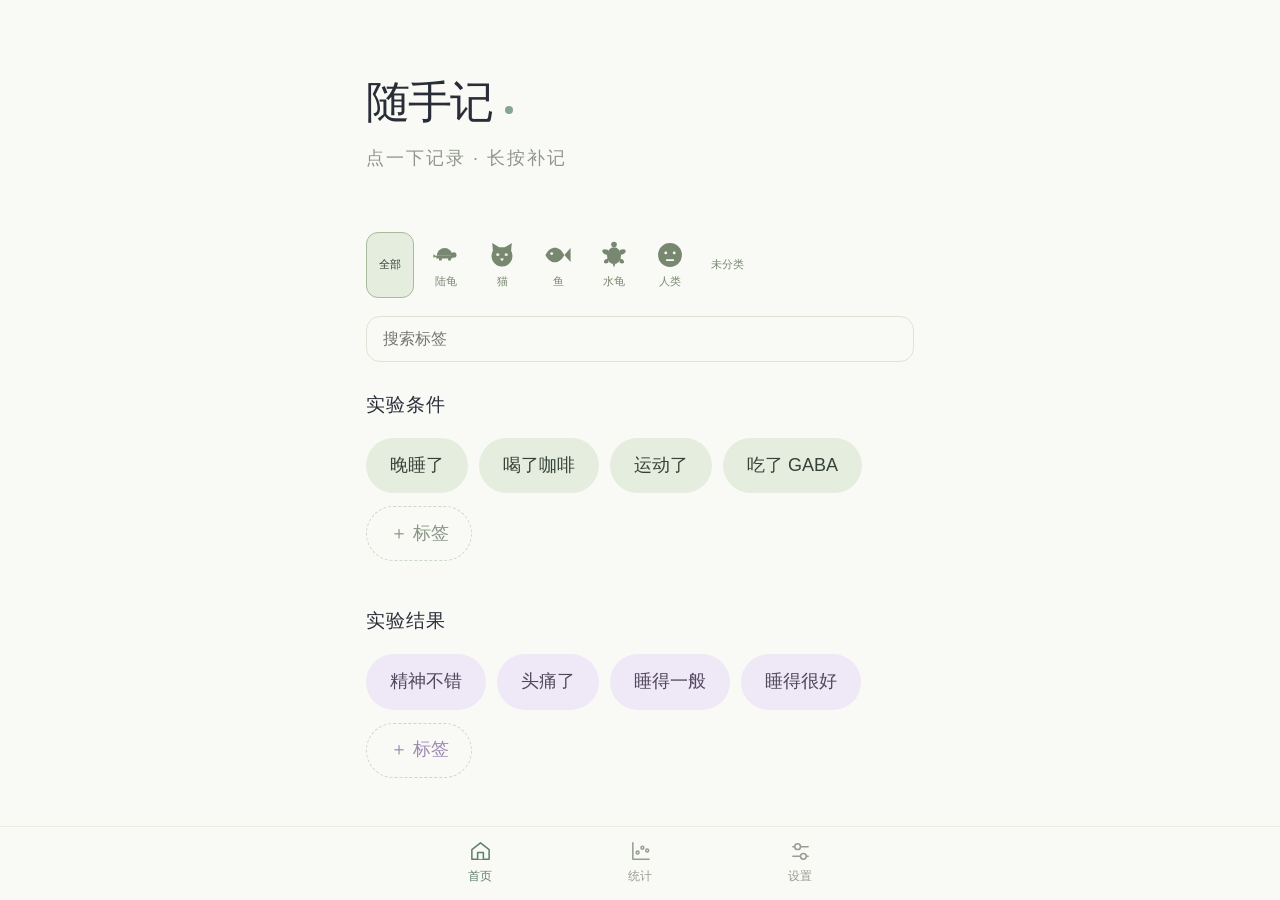
==== index.html @ 05f76080 "Document current project and outstanding checks; release v36" ====
<!doctype html>
<html lang="zh-CN">
<head>
  <meta charset="UTF-8">
  <meta name="viewport" content="width=device-width, initial-scale=1, viewport-fit=cover">
  <meta name="theme-color" content="#f9faf6">
  <meta name="description" content="点一下，记一次。只保存在本机的实验记录。">
  <link rel="manifest" href="./manifest.webmanifest">
  <link rel="icon" href="./icon.svg" type="image/svg+xml">
  <link rel="apple-touch-icon" href="./icon-192.png">
  <link rel="stylesheet" href="./style.css?v=36">
  <title>随手记</title>
</head>
<body>
  <main class="app">
    <aside id="demo-banner" class="demo-banner" hidden>模拟数据 · 9月1日—29日<a href="./">返回真实记录</a></aside>
    <div id="page-home" class="page">
    <header><h1>随手记<span class="title-dot" aria-hidden="true"></span></h1><p>点一下记录 · 长按补记</p></header>
    <div id="home-icons" class="icon-choices" role="group" aria-label="按图标筛选标签"></div>
    <input id="home-search" type="search" aria-label="搜索标签" placeholder="搜索标签" autocomplete="off">
    <section aria-labelledby="conditions-title"><h2 id="conditions-title">实验条件</h2><div id="conditions" class="tags" aria-busy="true"></div></section>
    <section aria-labelledby="results-title"><h2 id="results-title">实验结果</h2><div id="results" class="tags results" aria-busy="true"></div></section>
    </div>
    <div id="page-stats" class="page" hidden>
      <header><h1>统计</h1><p>把发生的事，放在一起看</p></header>
      <section><h2>实验条件 <small>可多选</small></h2><div id="filter-conditions" class="tags"></div></section>
      <section><h2>实验结果 <small>选一个，可取消</small></h2><div id="filter-results" class="tags results"></div></section>
      <section class="stats-settings"><h2>统计设置 <small>适用于下方所有图表</small></h2><div class="chart-heading"><label class="period-label">周期<select id="timeline-unit"><option value="day">每天</option><option value="week">每周</option><option value="month">每月</option></select></label><label class="period-label">月份<input type="month" id="chart-month" aria-label="统计月份"></label><button id="all-time" class="quiet-button" type="button" aria-pressed="false">全部</button></div><div class="offset-controls"><span>结果对照条件</span><select id="offset-direction" aria-label="对照方向"><option value="0">同一周期</option><option value="1">前</option><option value="-1">后</option></select><input aria-label="偏移周期数" id="offset-count" type="number" min="1" max="365" step="1" value="1" disabled><span>个周期</span></div><p id="offset-help" class="chart-help"></p></section><section class="chart-section"><h2>周期对照</h2><p class="chart-help">每列以结果周期为准，条件按偏移对齐；左右滑动查看日期。</p><div id="dot-chart"></div><p id="point-detail" class="point-detail" role="status">点选圆点，查看具体时间。</p></section>
      <section class="scatter-section" data-needs-pair hidden>
        <h2>看看关联 <small id="association-kind">散点图</small></h2>
        <p id="association-help" class="chart-help">横轴看条件，纵轴看结果；每个点代表一个周期。</p>
        <div class="scatter-controls">
          <fieldset class="association-conditions"><legend>横轴条件 · 可多选</legend><div id="scatter-condition"></div></fieldset>

        </div>
        <p id="scatter-summary" class="chart-help" role="status"></p>
        <div id="scatter-plot"></div>
        <p id="scatter-detail" class="point-detail" role="status"></p>
        <p id="scatter-note" class="chart-help"></p>
      </section>
      <section class="scatter-section" data-needs-pair hidden><h2>看看关联 <small>时间段</small></h2><label class="period-label">实验条件 · 单选<select id="time-condition"></select></label><p class="chart-help">按每条条件记录的实际时刻，对照结果已记录与未记录；共用上方的周期与偏移。</p><div id="time-chart"></div><p id="time-detail" class="point-detail" role="status"></p><p class="chart-help">纵轴按本地时间精确到分钟，同周期多次记录分别绘制。未记录不等于未发生，关联不代表因果。</p></section>
      <section id="numeric-section" hidden><h2>数值趋势</h2><p class="chart-help">横轴为实际日期，纵轴为数值。每个点是一条记录，不按周期合并，也不使用条件偏移。</p><div id="numeric-charts"></div></section>
      <button id="view-records" class="records-entry" type="button">查看全部记录 <span>→</span></button>
    </div>
    <div id="page-records" class="page" hidden>
      <button id="records-back" type="button" class="quiet-button">← 返回统计</button>
      <header><h1>记录详情</h1><p>从新到旧，查看每一次记录</p></header>
      <div class="record-filters">
        <label>搜索标签<input id="records-search" type="search" placeholder="输入标签名称"></label>
        <label>分组<select id="records-group"><option value="">全部</option><option value="conditions">实验条件</option><option value="results">实验结果</option></select></label>
        <label>开始日期<input id="records-from" type="date"></label><label>结束日期<input id="records-to" type="date"></label>
      </div><button id="records-reset" class="quiet-button" type="button">清除筛选</button>
      <p id="records-summary" class="chart-help" role="status"></p><div id="records-list"></div><button id="records-more" type="button" class="quiet-button" hidden>加载更多</button>
    </div>
    <div id="page-settings" class="page" hidden>
      <header><h1>设置</h1><p>留下常用的标签</p></header>
      <p class="settings-help">点击标签所在行修改；删除后首页不再显示，历史记录保留。</p>
      <section><h2>实验条件</h2><div id="manage-conditions"></div></section>
      <section><h2>实验结果</h2><div id="manage-results"></div></section>
      <section><h2>应用更新 <small>v36</small></h2><button id="check-update" class="quiet-button" type="button">检查更新</button><button id="apply-update" class="quiet-button" type="button" hidden>更新并重启</button><p id="update-status" class="chart-help" role="status">联网后可检查新版本，更新不会删除本机记录。</p></section>
      <section><h2>数据备份</h2><p class="chart-help">导出当前浏览器的全部标签和记录，包含已删除标签。请将文件保存到“文件”App 或其他安全位置。</p><button id="export-backup" class="quiet-button" type="button">导出备份</button><p id="backup-status" class="chart-help" role="status"></p><a id="backup-download" hidden>保存备份文件</a><button id="backup-share" class="quiet-button" type="button" hidden>分享／存储到文件</button><label class="import-label">导入备份<input id="import-file" type="file" accept=".json,application/json"></label><p id="import-status" class="chart-help" role="status"></p><button id="import-confirm" class="quiet-button" type="button" hidden>确认覆盖当前数据</button></section>
      <details id="archived-section"><summary>已删除的标签 <span id="archived-count"></span></summary><div id="archived-tags"></div></details>
    </div>
    <p id="error" class="error" role="alert" hidden></p>
    <footer><svg viewBox="0 0 24 24" fill="none" stroke="currentColor" stroke-width="1.5" aria-hidden="true"><rect x="6" y="10" width="12" height="10" rx="3"/><path d="M9 10V7a3 3 0 0 1 6 0v3"/></svg><span id="storage-status">仅保存在本机</span></footer>
  </main>
  <nav class="tabbar" aria-label="主导航">
    <button type="button" data-page="home" aria-current="page"><svg viewBox="0 0 24 24" aria-hidden="true"><path d="m3 10 9-7 9 7v10H3Z"/><path d="M9 20v-7h6v7"/></svg><span>首页</span></button>
    <button type="button" data-page="stats"><svg viewBox="0 0 24 24" aria-hidden="true"><path d="M4 3v17h17"/><circle cx="9" cy="13" r="1.5"/><circle cx="14" cy="8" r="1.5"/><circle cx="19" cy="11" r="1.5"/></svg><span>统计</span></button>
    <button type="button" data-page="settings"><svg viewBox="0 0 24 24" aria-hidden="true"><path d="M4 7h16M4 17h16"/><circle cx="9" cy="7" r="3"/><circle cx="15" cy="17" r="3"/></svg><span>设置</span></button>
  </nav>
  <div id="toast" class="toast" hidden><span id="toast-text" role="status" aria-live="polite"></span><button id="undo" type="button">撤销</button></div>
  <dialog id="add-dialog">
    <form id="add-form">
      <div class="dialog-heading"><h2 id="dialog-title">添加标签</h2><button type="button" id="close-dialog" class="close" aria-label="关闭">×</button></div>
      <label for="tag-name">标签名称</label>
      <input id="tag-name" name="name" maxlength="24" placeholder="例如：喝了咖啡" autocomplete="off" required>
      <fieldset class="icon-field"><legend>分类图标（选填）</legend><div id="tag-icons" class="icon-choices"></div></fieldset>
      <label for="tag-type">记录类型</label><select id="tag-type"><option value="event">普通标签 · 点一下记录</option><option value="number">数值标签 · 输入数字</option></select>
      <label id="tag-unit-wrap" hidden>单位（可选）<input id="tag-unit" maxlength="16" placeholder="例如：g、kg、℃"></label>
      <p id="form-error" class="form-error" role="alert"></p>
      <button id="add-submit" class="submit" type="submit" disabled>添加标签</button>
    </form>
  </dialog>
  <dialog id="record-dialog"><form id="record-form">
    <div class="dialog-heading"><h2 id="record-title">补记</h2><button type="button" id="record-close" class="close" aria-label="关闭记录">×</button></div>
    <div id="backfill-fields"><label>日期<input id="record-date" type="date" required></label><label>时段<select id="record-time"><option value="10:00">早上 10:00</option><option value="18:00">下午 18:00</option><option value="23:00">晚上 23:00</option></select></label></div>
    <label id="record-value-wrap">数值 <span id="record-unit"></span><input id="record-value" type="number" step="any" inputmode="decimal" placeholder="请输入数字"></label>
    <p id="record-error" class="form-error" role="alert"></p><button id="record-submit" class="submit" type="submit">保存记录</button>
  </form></dialog>
  <script type="module" src="./app.js?v=36"></script>
</body>
</html>
---- style.css ----
:root{font-family:-apple-system,BlinkMacSystemFont,"Segoe UI","PingFang SC","Hiragino Sans GB","Microsoft YaHei",sans-serif;color:#292d38;background:#f9faf6;font-synthesis:none;-webkit-tap-highlight-color:transparent;color-scheme:light}
*{box-sizing:border-box}body{margin:0}button,input{font:inherit}button{cursor:pointer;touch-action:manipulation}button:focus-visible,input:focus-visible{outline:3px solid #749282;outline-offset:5px}button:disabled{cursor:wait;opacity:.55}.app{max-width:620px;margin:auto;min-height:100svh;padding:76px 36px 30px;display:flex;flex-direction:column}header{margin-bottom:62px}h1{font-size:44px;letter-spacing:-2px;line-height:1.2;margin:0;font-weight:720;display:flex;align-items:center;gap:13px}.title-dot{height:8px;width:8px;border-radius:50%;background:#89a492;margin-top:15px}header p{font-size:18px;color:#90958e;letter-spacing:2px;margin:17px 0 0}section+section{margin-top:47px}h2{font-size:19px;letter-spacing:1px;font-weight:650;margin:0 0 20px}.tags{display:flex;flex-wrap:wrap;gap:13px 11px}.tag{border:0;border-radius:999px;padding:16px 24px;min-height:55px;background:#e5eddf;color:#354238;font-size:18px;line-height:1.3;transition:background .15s,transform .15s;max-width:100%;overflow-wrap:anywhere}.results .tag{background:#eee8f7;color:#51485e}.tag:hover{background:#d9e5d2}.results .tag:hover{background:#e4daf1}.tag:active{transform:scale(.96)}.tag.recorded,.tag.recorded:hover{background:#7e9e8a;color:#fff}.results .tag.recorded,.results .tag.recorded:hover{background:#9b86b4;color:#fff}.tag.add{border:1.5px dashed #ccd8c9;color:#879481;background:transparent;padding:14.5px 22.5px}.results .tag.add{border-color:#d7cce5;color:#9b89af;background:transparent}.tag.add:hover{background:#ffffffa0}footer{display:flex;justify-content:center;align-items:center;gap:7px;margin-top:auto;padding-top:95px;font-size:12px;color:#989e95;letter-spacing:.5px}footer svg{width:15px;height:15px;flex-shrink:0}.toast{position:fixed;bottom:max(62px,env(safe-area-inset-bottom));left:50%;transform:translateX(-50%);width:calc(100% - 40px);max-width:548px;padding:17px 20px;display:flex;align-items:center;gap:16px;border-radius:18px;background:#eef2eb;box-shadow:0 8px 30px #3643320a;color:#455147;font-size:14px;z-index:2}.toast[hidden]{display:none}.toast span{flex:1;overflow-wrap:anywhere}.toast button{border:0;padding:8px 0 8px 12px;color:#587863;background:transparent;white-space:nowrap;font-weight:600}.error{color:#a44f46;font-size:14px;line-height:1.6}dialog{border:0;border-radius:24px;width:calc(100% - 40px);max-width:400px;padding:27px;background:#f9faf6;color:#292d38;box-shadow:0 24px 100px #202c3029}dialog::backdrop{background:#242c284d;backdrop-filter:blur(4px)}.dialog-heading{display:flex;align-items:center;justify-content:space-between;margin-bottom:24px}.dialog-heading h2{margin:0}.close{border:0;background:transparent;font-size:28px;color:#8a9188;padding:0 5px}label{display:block;font-size:14px;margin-bottom:10px;color:#70796f}input{width:100%;border:1px solid #d8dfd4;border-radius:12px;background:#fff;padding:14px;font-size:17px;color:#292d38}.form-error{min-height:20px;margin:9px 0;font-size:13px;color:#a44f46}.submit{width:100%;border:0;border-radius:13px;background:#7e9e8a;color:#fff;padding:14px;font-weight:600}.submit:hover{background:#6f907b}@media(max-width:480px){.app{padding:53px 25px 25px}h1{font-size:38px}header{margin-bottom:49px}header p{font-size:16px}h2{font-size:18px}.tag{font-size:17px;padding:15px 21px;min-height:53px}.tag.add{padding:13.5px 19.5px}.tags{gap:12px 10px}section+section{margin-top:42px}}@media(prefers-reduced-motion:reduce){*{transition:none!important}}
[hidden]{display:none!important}.app{padding-bottom:110px}.page{width:100%}.tabbar{position:fixed;bottom:0;left:0;right:0;z-index:3;display:flex;justify-content:center;background:#f9faf6f5;border-top:1px solid #e8ece3;padding:8px 15px max(10px,env(safe-area-inset-bottom));backdrop-filter:blur(14px)}.tabbar button{width:160px;max-width:33.33%;border:0;background:transparent;color:#969d92;padding:5px;display:flex;flex-direction:column;align-items:center;gap:5px;font-size:12px}.tabbar svg{width:23px;height:23px;fill:#f9faf6;stroke:currentColor;stroke-width:1.6;stroke-linejoin:round;stroke-linecap:round}.tabbar button[aria-current]{color:#5f816b;font-weight:650}.toast{bottom:calc(85px + env(safe-area-inset-bottom))}small{font-size:12px;font-weight:400;color:#94998f;letter-spacing:0;margin-left:8px}.settings-help,.chart-help{font-size:13px;line-height:1.8;color:#858c80;margin:0 0 25px}.manage-row{display:flex;align-items:center;justify-content:space-between;gap:16px;padding:17px 0;border-bottom:1px solid #e7ebe2}.manage-row span{overflow-wrap:anywhere;min-width:0}.quiet-button,.manage-row button{background:transparent;border:0;color:#8c766e;padding:10px 4px;font-size:14px;flex-shrink:0}.manage-row .restore{color:#668671}.empty{font-size:14px;color:#969c91;padding:18px 0}details{margin-top:35px;font-size:14px;color:#88907f}summary{cursor:pointer;padding:15px 0}.chart-heading{display:flex;align-items:center;gap:12px;flex-wrap:wrap}.chart-heading h2{margin:0;flex:1}.period-label{font-size:12px;margin:0;color:#899080}.period-label input{display:block;width:150px;font-size:13px;padding:8px;margin-top:5px;background:transparent}.chart-heading .quiet-button{color:#7e8979}.quiet-button[aria-pressed=true]{color:#51735e;text-decoration:underline;text-underline-offset:5px}#page-stats header{margin-bottom:38px}#page-stats section+section{margin-top:30px}#page-stats .tag{font-size:14px;padding:11px 16px;min-height:42px;background:transparent;border:1px solid #dce3d5;color:#89917f}#page-stats .tag[aria-pressed=true]{background:#e0ebd9;border-color:#b9cdb0;color:#43583c}#page-stats .results .tag[aria-pressed=true]{background:#ebe3f5;border-color:#d0bce5;color:#665279}.chart-help{margin:15px 0 8px}.dot-row{margin:20px 0}.dot-row-heading{display:flex;align-items:baseline;justify-content:space-between;gap:10px;font-size:13px}.dot-row-heading span:first-child{overflow-wrap:anywhere}.dot-count{color:#939b8a;font-size:12px;white-space:nowrap}.dot-track{width:100%;display:block;height:42px;overflow:visible}.dot-track line{stroke:#e3e8de;stroke-width:1}.dot-track circle{fill:#80a36d;stroke:#f9faf6;stroke-width:1.5;cursor:pointer}.dot-row.result circle{fill:#ac8cc5}.dot-track circle:focus{outline:none;stroke:#3d5136;stroke-width:2.5}.date-axis{display:flex;justify-content:space-between;color:#929a89;font-size:11px}.point-detail{font-size:12px;color:#798471;line-height:1.8;min-height:44px;margin-top:20px}#page-stats .empty{line-height:1.8}footer{padding-top:70px}
.cycle-fieldset{border:0;padding:0;margin:23px 0 0;min-width:0}.cycle-toggle{display:flex;align-items:center;justify-content:space-between;gap:12px;color:#626e5f;margin:0 0 14px}.cycle-toggle input{width:19px;height:19px;accent-color:#7e9e8a;cursor:pointer}.cycle-slider{--selected:0;position:relative;display:grid;grid-template-columns:repeat(4,1fr);padding:4px;border-radius:13px;background:#e9eee4}.cycle-thumb{position:absolute;top:4px;bottom:4px;left:4px;width:calc((100% - 8px)/4);transform:translateX(calc(var(--selected)*100%));transition:transform .18s ease;background:#fff;border-radius:10px;box-shadow:0 2px 6px #3542380d}.cycle-slider label{margin:0;position:relative;cursor:pointer;text-align:center;color:#8a9484;font-size:14px}.cycle-slider input{position:absolute;opacity:0;width:1px;height:1px}.cycle-slider span:not(.cycle-thumb){display:block;padding:11px 0}.cycle-slider input:checked+span{color:#52735c;font-weight:600}.cycle-slider input:focus-visible+span{outline:2px solid #749282;outline-offset:1px;border-radius:9px}.custom-days-wrap{margin:15px 0 0}.custom-days-wrap input{margin-top:9px}.cycle-hint{font-size:12px;color:#879180;line-height:1.7;margin:12px 0 0}.submit:disabled,.submit:disabled:hover{background:#dce1d8;color:#99a193;opacity:1;cursor:not-allowed}dialog{max-height:calc(100svh - 40px);overflow:auto}
.timestamp-option{margin-top:22px}.timestamp-option .cycle-toggle{margin-bottom:5px}.timestamp-option .cycle-hint{margin-top:0}
.manage-row{padding:0;gap:0;align-items:stretch}.manage-row .edit-tag{flex:1;min-width:0;text-align:left;color:#292d38;padding:20px 16px 20px 0;white-space:normal;overflow-wrap:anywhere;font-size:16px}.manage-row .edit-tag:hover{color:#5f816b}.manage-row>button:not(.edit-tag){padding:16px 4px 16px 16px}
.demo-banner{display:flex;justify-content:space-between;align-items:center;gap:12px;flex-wrap:wrap;background:#f0eddf;color:#827752;border-radius:12px;padding:12px 14px;font-size:12px;margin-bottom:26px}.demo-banner a{color:#6d785d;text-underline-offset:3px}
.scatter-section{border-top:1px solid #e2e8dc;padding-top:30px}.scatter-controls{display:grid;grid-template-columns:1fr 1fr;gap:14px}.scatter-controls label{min-width:0;font-size:12px}.scatter-controls select{display:block;width:100%;margin-top:8px;padding:10px 6px;border:1px solid #dce3d5;border-radius:10px;background:#f9faf6;color:#52624b;font:inherit;font-size:13px}.scatter-controls select:focus-visible{outline:2px solid #749282;outline-offset:2px}#scatter-plot{font-size:13px;color:#85907d;line-height:1.7}#scatter-plot svg{width:100%;display:block;overflow:visible}.scatter-grid{stroke:#e5eadf;stroke-width:1}.scatter-tick{fill:#7a8671;font-size:10px}.scatter-axis-title{fill:#52624b;font-size:11px}.scatter-dot{fill:#a18ab6;opacity:.85;cursor:pointer}.scatter-dot:hover,.scatter-dot:focus{fill:#715588;opacity:1;outline:none;stroke:#493653;stroke-width:2}.scatter-cluster-count{fill:#fff;font-size:10px;pointer-events:none}
.quadrant-axis{font-size:12px;color:#65735d;line-height:1.7;margin:0 0 12px}.quadrant-grid{display:grid;grid-template-columns:1fr 1fr;gap:2px;background:#dfe5d8;border:1px solid #dfe5d8;border-radius:14px;overflow:hidden}.quadrant-cell{border:0;background:#f2f4ee;color:#66715e;text-align:center;padding:22px 12px;display:flex;flex-direction:column;align-items:center;gap:6px;min-width:0}.quadrant-cell[data-y="1"]{background:#eee9f5}.quadrant-cell[data-x="1"][data-y="1"]{background:#e2eadb}.quadrant-cell:hover{filter:brightness(.97)}.quadrant-cell:focus-visible{outline:3px solid #7e9e8a;outline-offset:-4px}.quadrant-label{font-size:12px;overflow-wrap:anywhere}.quadrant-cell strong{font-size:32px;font-weight:600;line-height:1.3;margin-top:8px;color:#47563f}.quadrant-percent{font-size:11px;color:#7b8573}.quadrant-comparison{font-size:13px;line-height:1.9;color:#5d6d53;margin:18px 0}

.association-conditions{grid-column:1/-1;border:0;padding:0;margin:0}.association-conditions legend{font-size:13px;margin-bottom:10px}#scatter-condition{display:flex;gap:10px;flex-wrap:wrap}#scatter-condition label{display:flex;align-items:center;gap:6px;font-size:14px}#scatter-condition input{width:18px;height:18px;accent-color:#667f56}#scatter-condition label:has(input:disabled){opacity:.4}.association-conditions small{display:block;margin-top:8px;color:#78836d}.quadrant-cell{align-items:stretch;padding:16px 10px;justify-content:flex-start}.quadrant-cell h3{font-size:12px;font-weight:500;margin:0 0 12px;line-height:1.7}.quadrant-tag{display:flex;align-items:center;gap:9px;border:0;background:transparent;color:var(--tag-color);text-align:left;padding:7px 0;min-height:74px;font-size:13px;overflow-wrap:anywhere}.quadrant-bubble{flex-shrink:0;border-radius:50%;display:flex;align-items:center;justify-content:center;background:var(--tag-color);color:white;font-weight:600}.quadrant-tag:focus-visible{outline:2px solid var(--tag-color);border-radius:8px}
.quadrant-grid>.quadrant-cell{margin:0}

/* Concept B: unfilled quadrants; exact per-cell proportional bars. */
.quadrant-grid{gap:0;background:transparent;border:0;border-radius:0;overflow:visible}
#page-stats .quadrant-grid>.quadrant-cell{margin:0;background:transparent;padding:20px 14px;gap:12px;border:0}
.quadrant-cell:hover{filter:none}
#page-stats .quadrant-cell[data-x="0"]{border-right:1px solid #d9ddd6}
#page-stats .quadrant-cell[data-y="1"]{border-bottom:1px solid #d9ddd6}
.quadrant-tag{position:relative;isolation:isolate;display:block;width:100%;min-height:44px;padding:0;border:0;border-radius:24px;background:transparent;color:#fff;text-align:left}
.quadrant-bar{position:absolute;inset:0 auto 0 0;width:var(--tag-width);border-radius:24px;background:var(--tag-color);z-index:-1}
.quadrant-tag-text{display:flex;align-items:center;justify-content:space-between;gap:8px;width:max-content;min-width:min(100%,110px);max-width:100%;padding:11px 12px;font-size:13px;line-height:1.6}
.quadrant-tag-name{overflow-wrap:anywhere}.quadrant-tag-count{flex-shrink:0;font-weight:700}
.quadrant-tag[data-short="true"]{color:#303b32}.quadrant-tag[data-short="true"] .quadrant-bar{opacity:.25}
.quadrant-tag:focus-visible{outline-offset:3px;border-radius:24px}
@media(max-width:420px){#page-stats .quadrant-grid>.quadrant-cell{padding:16px 8px}.quadrant-tag-text{padding:10px 7px;font-size:12px;min-width:0;gap:6px}.quadrant-cell h3{font-size:11px}}

#dot-chart{overflow-x:auto}.aligned-timeline{display:block;max-width:none}.timeline-band{fill:transparent}.timeline-band.result-period{fill:#eee7f4}.timeline-guide{stroke:#dfe4db;stroke-width:1}.timeline-active{stroke:#9672ae;stroke-width:2;pointer-events:none}.timeline-name{font-size:12px;fill:#52624b}.timeline-date{font-size:10px;fill:#788471}.timeline-dot{cursor:pointer;stroke:#f9faf6;stroke-width:2}.timeline-dot.recorded{fill:#80a36d}.timeline-dot.unrecorded{fill:#d9dfd4}.timeline-dot.outcome.recorded{fill:#aa86c0}.timeline-dot.selected{stroke:#705481;stroke-width:3}.timeline-dot:focus-visible{outline:none;stroke:#705481;stroke-width:3}.timeline-count{fill:white;font-size:8px;pointer-events:none}#timeline-unit{display:block;padding:8px;border:1px solid #dce3d5;border-radius:8px;background:transparent;color:#52624b;margin-top:5px}

.offset-controls{display:flex;align-items:center;flex-wrap:wrap;gap:10px;margin:18px 0 8px;font-size:12px;color:#65735d}.offset-controls label{margin:0;font-size:11px}.offset-controls select,.offset-controls input{display:block;background:transparent;border:1px solid #dce3d5;border-radius:8px;padding:8px;color:#52624b;margin-top:4px}.offset-controls input{width:68px}.offset-controls input:disabled{opacity:.4}

#time-condition{display:block;margin-top:8px;padding:10px;border:1px solid #dce3d5;border-radius:8px;background:transparent;color:#52624b}.time-band-table{width:100%;border-collapse:collapse;margin-top:20px;font-size:12px;color:#52624b}.time-band-table th{text-align:left;font-weight:500;padding:12px 4px}.time-band-table td{padding:12px 4px;border-top:1px solid #e1e6dc}.time-band-rate{position:relative;isolation:isolate;background:transparent;border:0;width:100%;min-width:75px;text-align:left;padding:10px;border-radius:8px;color:#3b593b}.time-band-rate:before{content:'';position:absolute;inset:0 auto 0 0;width:var(--rate);background:#dce9d5;border-radius:8px;z-index:-1}

.stats-settings{padding:22px 0;border-top:1px solid #e2e8dc;border-bottom:1px solid #e2e8dc}.stats-settings h2 small{font-size:11px;letter-spacing:0}.stats-settings .chart-heading{justify-content:flex-start;gap:20px}

.time-scatter{display:block;width:100%;overflow:visible;margin-top:20px}

.records-entry{display:flex;justify-content:space-between;width:100%;margin-top:32px;padding:20px 0;background:transparent;border:0;border-top:1px solid #dfe5d8;color:#52624b;font-size:15px}.record-filters{display:grid;grid-template-columns:1fr 1fr;gap:14px}.record-filters label{font-size:12px;min-width:0}.record-filters input,.record-filters select{display:block;width:100%;min-width:0;padding:10px;margin-top:8px;background:transparent;border:1px solid #dce3d5;border-radius:8px;color:#52624b}#page-records header{margin:24px 0 30px}#page-records h1{font-size:32px}.record-card{margin:0;border-bottom:1px solid #e2e8dc}.record-card summary{display:flex;justify-content:space-between;gap:12px;align-items:center;padding:18px 0}.record-card strong{font-size:14px;font-weight:500;overflow-wrap:anywhere}.record-card time{font-size:11px;flex-shrink:0}.record-card p{font-size:12px;line-height:1.8;margin:0 0 18px}#records-more{margin-top:20px}

.import-label{display:block;margin-top:24px;font-size:14px}.import-label input{display:block;margin-top:12px;width:100%;font-size:12px}
/* Keep navigation outside the scrolling content, including after native pickers. */
html{height:100%;overflow:hidden}
body{height:100vh;height:100dvh;overflow:hidden;display:grid;grid-template-rows:minmax(0,1fr) auto;grid-template-columns:minmax(0,1fr)}
.app{width:100%;min-width:0;min-height:0;height:100%;overflow-y:auto;overscroll-behavior-y:none;padding-bottom:32px;scroll-padding-block:24px}
.app>.page,.app>aside,.app>footer{flex-shrink:0}
.tabbar{position:relative;bottom:auto;left:auto;right:auto}
#import-file,#import-confirm{scroll-margin-block:24px}

#home-search{width:100%;margin:0 0 30px;padding:13px 16px;border:1px solid #dce3d5;border-radius:14px;background:transparent;color:#354238;font-size:16px}.tag.home-expand{background:transparent;color:#788770;font-size:14px;border:1px solid #dce3d5}

/* Numeric tags retain each group's hue; feedback survives tag reordering. */
.tag.numeric-tag{background:#c6ddbb;color:#365c2e;border:1px solid #8fab80}
.results .tag.numeric-tag{background:#d5c2e6;color:#624275;border:1px solid #b195c5}
#page-stats .tag.numeric-tag{border:2px solid #8fab80}
#page-stats .results .tag.numeric-tag{border-color:#b195c5}
#page-home .tag:active,#page-home .tag.pressing,#page-home .tag.recorded{background:#50734b;color:#fff;opacity:1}
#page-home .results .tag:active,#page-home .results .tag.pressing,#page-home .results .tag.recorded{background:#78578e;color:#fff}
#page-home .tag{-webkit-touch-callout:none;user-select:none;transition:background .12s,color .12s}
#tag-type,#record-time{display:block;width:100%;padding:12px;border:1px solid #dce3d5;border-radius:10px;background:#f9faf6;color:#52624b;font:inherit}
#record-dialog input{width:100%;min-width:0}#record-dialog h2{overflow-wrap:anywhere;font-size:18px}
#numeric-charts svg{width:100%;display:block}.numeric-chart{margin-top:24px}.numeric-chart h3{font-size:15px;font-weight:500}.numeric-line{fill:none;stroke:#688e56;stroke-width:2}.numeric-chart.result .numeric-line{stroke:#9670af}.numeric-point{fill:#688e56;stroke:#fff;stroke-width:2;cursor:pointer}.numeric-chart.result .numeric-point{fill:#9670af}.numeric-point:focus{outline:none;stroke:#283d29;stroke-width:3}

.tag-icon{width:24px;height:24px;object-fit:contain;vertical-align:middle;flex-shrink:0;margin-right:7px}.icon-choices{display:flex;gap:8px;flex-wrap:wrap;margin-bottom:18px}.icon-choice{display:flex;flex-direction:column;align-items:center;justify-content:center;gap:5px;min-width:48px;min-height:56px;padding:8px;border:1px solid transparent;border-radius:12px;background:transparent;color:#788770;font-size:11px}.icon-choice .tag-icon{margin:0;width:28px;height:28px}.icon-choice[aria-pressed=true]{background:#e5eddf;border-color:#a8b99e;color:#354238}.icon-field{border:0;padding:0;margin:22px 0 0}.icon-field legend{font-size:14px;margin-bottom:12px}

/* Use the SVG silhouette with the surrounding text color. */
.tag-icon{display:inline-block;background-color:currentColor;-webkit-mask:var(--icon-url) center/contain no-repeat;mask:var(--icon-url) center/contain no-repeat}

/* Center icons against the full text block, including wrapped labels. */
.tag,.manage-row .edit-tag{display:inline-flex;align-items:center;gap:4px}.tag{justify-content:center}.tag>.tag-icon,.edit-tag>.tag-icon{margin-right:0}.tag-label{min-width:0;overflow-wrap:anywhere}

.offset-controls select,.offset-controls input{margin-top:0;min-height:36px;font:inherit}
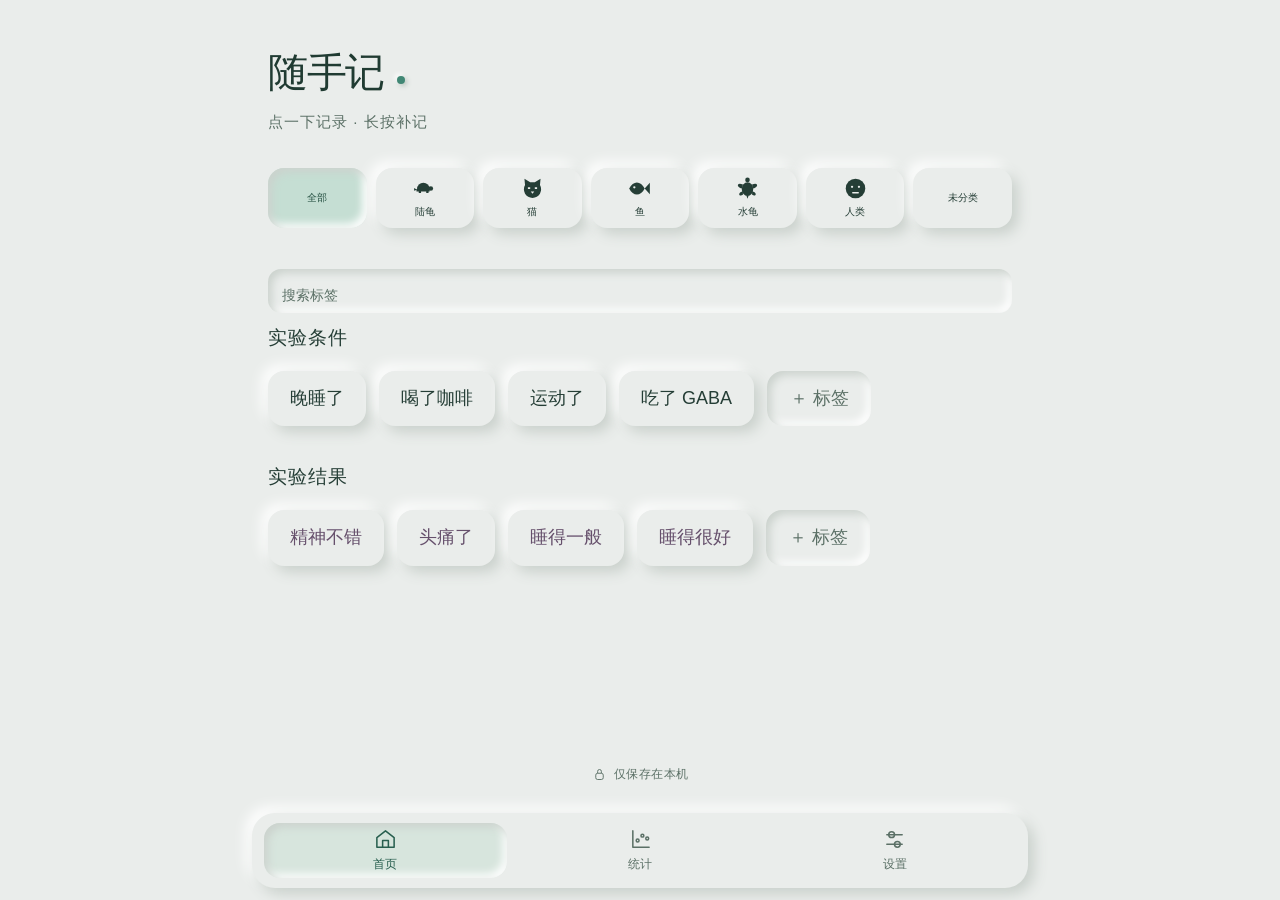
==== commit da445c82: "Adapt neumorphic UI and protect paginated form drafts" ====
--- a/index.html
+++ b/index.html
@@ -3,12 +3,12 @@
 <head>
   <meta charset="UTF-8">
   <meta name="viewport" content="width=device-width, initial-scale=1, viewport-fit=cover">
-  <meta name="theme-color" content="#f9faf6">
+  <meta name="theme-color" content="#eaedeb">
   <meta name="description" content="点一下，记一次。只保存在本机的实验记录。">
   <link rel="manifest" href="./manifest.webmanifest">
   <link rel="icon" href="./icon.svg" type="image/svg+xml">
   <link rel="apple-touch-icon" href="./icon-192.png">
-  <link rel="stylesheet" href="./style.css?v=36">
+  <link rel="stylesheet" href="./style.css?v=37">
   <title>随手记</title>
 </head>
 <body>
@@ -57,7 +57,7 @@
       <p class="settings-help">点击标签所在行修改；删除后首页不再显示，历史记录保留。</p>
       <section><h2>实验条件</h2><div id="manage-conditions"></div></section>
       <section><h2>实验结果</h2><div id="manage-results"></div></section>
-      <section><h2>应用更新 <small>v36</small></h2><button id="check-update" class="quiet-button" type="button">检查更新</button><button id="apply-update" class="quiet-button" type="button" hidden>更新并重启</button><p id="update-status" class="chart-help" role="status">联网后可检查新版本，更新不会删除本机记录。</p></section>
+      <section><h2>应用更新 <small>v37</small></h2><button id="check-update" class="quiet-button" type="button">检查更新</button><button id="apply-update" class="quiet-button" type="button" hidden>更新并重启</button><p id="update-status" class="chart-help" role="status">联网后可检查新版本，更新不会删除本机记录。</p></section>
       <section><h2>数据备份</h2><p class="chart-help">导出当前浏览器的全部标签和记录，包含已删除标签。请将文件保存到“文件”App 或其他安全位置。</p><button id="export-backup" class="quiet-button" type="button">导出备份</button><p id="backup-status" class="chart-help" role="status"></p><a id="backup-download" hidden>保存备份文件</a><button id="backup-share" class="quiet-button" type="button" hidden>分享／存储到文件</button><label class="import-label">导入备份<input id="import-file" type="file" accept=".json,application/json"></label><p id="import-status" class="chart-help" role="status"></p><button id="import-confirm" class="quiet-button" type="button" hidden>确认覆盖当前数据</button></section>
       <details id="archived-section"><summary>已删除的标签 <span id="archived-count"></span></summary><div id="archived-tags"></div></details>
     </div>
@@ -84,10 +84,10 @@
   </dialog>
   <dialog id="record-dialog"><form id="record-form">
     <div class="dialog-heading"><h2 id="record-title">补记</h2><button type="button" id="record-close" class="close" aria-label="关闭记录">×</button></div>
-    <div id="backfill-fields"><label>日期<input id="record-date" type="date" required></label><label>时段<select id="record-time"><option value="10:00">早上 10:00</option><option value="18:00">下午 18:00</option><option value="23:00">晚上 23:00</option></select></label></div>
+    <div id="backfill-fields"><label>日期<input id="record-date" type="date" required></label><label>时间<select id="record-time"><option value="10:00">早上 10:00</option><option value="18:00">下午 18:00</option><option value="23:00">晚上 23:00</option></select></label></div>
     <label id="record-value-wrap">数值 <span id="record-unit"></span><input id="record-value" type="number" step="any" inputmode="decimal" placeholder="请输入数字"></label>
     <p id="record-error" class="form-error" role="alert"></p><button id="record-submit" class="submit" type="submit">保存记录</button>
   </form></dialog>
-  <script type="module" src="./app.js?v=36"></script>
+  <script type="module" src="./app.js?v=37"></script>
 </body>
 </html>
--- a/style.css
+++ b/style.css
@@ -69,3 +69,18 @@
 .tag,.manage-row .edit-tag{display:inline-flex;align-items:center;gap:4px}.tag{justify-content:center}.tag>.tag-icon,.edit-tag>.tag-icon{margin-right:0}.tag-label{min-width:0;overflow-wrap:anywhere}
 
 .offset-controls select,.offset-controls input{margin-top:0;min-height:36px;font:inherit}
+:root{--material:#eaedeb;--ink:#253e36;--muted:#5b7066;--raised:6px 6px 14px #c9d0cb,-6px -6px 14px #fff;--inset:inset 4px 4px 9px #cbd2cd,inset -4px -4px 9px #fff;background:var(--material);color:var(--ink)}
+.app{max-width:800px;padding:48px 28px 30px}header{margin-bottom:36px}h1{font-size:40px;letter-spacing:-1.5px;color:#203b32}header p{color:var(--muted);font-size:15px;letter-spacing:1px}h2{color:var(--ink)}.title-dot{background:#408774;box-shadow:2px 2px 5px #b6c5bc,-2px -2px 5px white}section+section{margin-top:38px}.tags{gap:16px 13px}
+.tag,#page-stats .tag,.icon-choice,.quiet-button,.records-entry,.field-confirm,.sheet-pagination button{background:var(--material);color:var(--ink);border:0;box-shadow:var(--raised);border-radius:16px;min-height:44px}.tag{padding:16px 22px}.results .tag{background:var(--material);color:#66506c}.tag:hover,.results .tag:hover{background:#e2eae5}.tag.numeric-tag,.results .tag.numeric-tag{background:var(--material);border:0;box-shadow:var(--raised),inset 0 -3px #6b9983}.results .tag.numeric-tag{box-shadow:var(--raised),inset 0 -3px #9e81ac}.tag.add,.results .tag.add,.tag.home-expand{background:var(--material);border:0;color:var(--muted);box-shadow:var(--inset)}
+#page-home .tag:active,#page-home .tag.pressing,#page-home .tag.recorded{background:#285f4f;box-shadow:inset 3px 3px 7px #1c493c,inset -3px -3px 7px #397661}#page-home .results .tag.recorded{background:#72577f}
+.icon-choices{gap:12px}.icon-choice{min-width:48px;min-height:60px;padding:8px 9px}.icon-choice[aria-pressed=true],#page-stats .tag[aria-pressed=true]{background:#c5ded3;box-shadow:var(--inset);color:#244f40;border:0}#page-stats .results .tag[aria-pressed=true]{background:#dfd3e6;color:#594166;border:0}.tabbar{width:calc(100% - 24px);max-width:776px;margin:0 auto 12px;border:0;border-radius:23px;background:var(--material);box-shadow:var(--raised);padding:10px 12px max(10px,env(safe-area-inset-bottom));gap:12px;backdrop-filter:none}.tabbar button{flex:1;max-width:none;min-height:55px;color:var(--muted);border-radius:16px}.tabbar button[aria-current]{background:#d7e5dd;box-shadow:var(--inset);color:#285f4f}.tabbar svg{fill:none}.toast{background:var(--material);box-shadow:var(--raised);color:var(--ink)}
+input,select,#home-search,#tag-type,#record-time,.record-filters input,.record-filters select,.scatter-controls select,#timeline-unit,.offset-controls input,.offset-controls select,#time-condition{border:0;border-radius:13px;background:var(--material);box-shadow:var(--inset);color:var(--ink);min-height:44px}input:focus,select:focus{background:#d9e9e1}input[aria-invalid=true]{background:#f0dadd}input::placeholder{color:#63786e}.quiet-button{padding:12px 16px;margin:6px 8px 6px 0}.manage-row .edit-tag{color:var(--ink);box-shadow:none;background:transparent}.settings-help,.chart-help,.empty,.point-detail,footer,small,.period-label{color:var(--muted)}.records-entry{padding:18px}.stats-settings{padding:24px 18px;border:0;border-radius:20px;box-shadow:var(--inset)}button:disabled{cursor:not-allowed}.icon-field{margin-top:16px}.icon-field legend{margin-bottom:12px}.icon-field .icon-choice{min-width:43px;min-height:50px}.icon-field .icon-choices{gap:9px;margin-bottom:0}
+/* Bottom sheets use pages, never a scrolling form. */
+dialog{position:fixed;inset:auto 0 0;margin:0 auto;width:100%;max-width:800px;max-height:calc(var(--available-height,100dvh)*.66);padding:20px 24px max(18px,env(safe-area-inset-bottom));border-radius:26px 26px 0 0;background:var(--material);box-shadow:0 -10px 40px #243e3626;overflow:hidden}dialog::backdrop{background:#243e3655;backdrop-filter:blur(3px)}dialog form{display:flex;flex-direction:column;gap:0;overflow:hidden}dialog .dialog-heading{margin-bottom:12px}dialog .dialog-heading h2{font-size:18px}dialog .close{min-width:44px;min-height:44px;color:#3c5a4c}dialog label{color:var(--muted);font-size:13px;margin:0 0 7px}dialog input,dialog select{font-size:16px;min-height:46px}dialog .sheet-page{min-height:174px}dialog .sheet-page>label:not(:first-child){margin-top:18px}dialog .form-error{margin:8px 0;min-height:22px}dialog .submit{min-height:48px;background:#285f4f;border-radius:15px;box-shadow:4px 4px 9px #bec8c1,-4px -4px 9px #fff}dialog .submit:disabled{background:#d3dcd6;color:#566b5f}.sheet-pagination{display:flex;justify-content:center;align-items:center;gap:22px;margin:6px 0 14px;font-size:13px}.sheet-pagination button{width:44px;padding:8px}.sheet-pagination button:disabled{box-shadow:none;opacity:.4}.discard-confirm{position:absolute;inset:0;background:var(--material);padding:32px 24px;display:flex;flex-direction:column;justify-content:center;gap:14px;z-index:2}.discard-confirm button{padding:14px;border:0;border-radius:14px;background:var(--material);color:var(--ink);box-shadow:var(--raised);min-height:48px}.discard-confirm button:last-child{color:#8b3845}.field-mode .sheet-page,.field-mode .sheet-pagination,.field-mode .form-error,.field-mode .submit{display:none}.panel-value{display:block;padding:14px;border-radius:13px;box-shadow:var(--inset);font-size:20px;color:var(--ink);min-height:50px}.field-confirm{width:100%;margin-top:14px;min-height:46px;font-weight:600}.number-pad{display:grid;grid-template-columns:repeat(3,1fr);gap:8px;margin-top:14px}.number-pad button,.calendar-grid button,.calendar-nav button{border:0;background:var(--material);color:var(--ink);border-radius:10px;min-height:38px;box-shadow:2px 2px 5px #c9d0cb,-2px -2px 5px #fff}.calendar-nav{display:flex;justify-content:space-between;gap:12px;margin:10px 0}.calendar-nav button{padding:4px 12px}.calendar-nav button:disabled{opacity:1;box-shadow:none}.calendar-grid{display:grid;grid-template-columns:repeat(7,1fr);gap:5px;text-align:center;font-size:13px}.calendar-grid>span{min-height:20px}.calendar-grid button[aria-pressed=true]{background:#b5d4c6;box-shadow:var(--inset)}.calendar-grid button:disabled{opacity:.35}.field-panel{overflow:hidden}
+@media(max-width:480px){.app{padding:34px 22px 24px}h1{font-size:36px}.tag{font-size:16px;padding:15px 20px}header{margin-bottom:30px}#home-icons{gap:10px}#home-icons .icon-choice{flex:1;min-width:46px}.tabbar{margin-bottom:8px}dialog{padding:12px 18px max(14px,env(safe-area-inset-bottom))}.icon-field .icon-choice{flex:1;min-width:37px;padding:7px 3px}.icon-field .icon-choices{gap:7px}dialog .sheet-page{min-height:168px}.record-filters{gap:12px}.chart-heading{gap:12px}}
+@media(prefers-reduced-motion:reduce){*{scroll-behavior:auto!important;animation:none!important}}
+#home-icons{display:grid;grid-template-columns:repeat(7,minmax(0,1fr));gap:9px}#home-icons .icon-choice{min-width:0;padding:7px 2px;font-size:10px}#home-icons .tag-icon{width:23px;height:23px}
+.floating-field{position:relative;padding-top:23px;min-width:0;margin-bottom:12px}.floating-field>label{margin:0}.floating-caption{position:absolute;top:39px;left:14px;color:var(--muted);pointer-events:none;font-size:14px;line-height:20px;transition:top .14s,font-size .14s}.floating-field.has-value .floating-caption,.floating-field.focused .floating-caption,.floating-field:has(input[type=date],input[type=month],input[readonly]) .floating-caption{top:0;left:2px;font-size:12px}.floating-field input{margin:0!important;width:100%}.floating-field input::placeholder{color:transparent}.floating-field:has(>label[hidden]){display:none}#home-search{margin-bottom:0}dialog .sheet-page{min-height:195px}dialog .floating-field{margin-bottom:8px}dialog .icon-field{margin-top:8px}dialog .floating-field input[aria-invalid=true]{background:#efd4d9}dialog .icon-field legend{font-size:12px}dialog .form-error{font-size:12px;line-height:1.5}.record-filters>label:has(.floating-field){min-width:0}
+.panel-caption{font-size:12px;color:var(--muted);margin:0 0 7px 2px}.time-wheels{display:grid;grid-template-columns:1fr 1fr;gap:18px;margin-top:14px}.time-wheel{position:relative;height:144px;overflow-y:auto;overscroll-behavior:contain;scroll-snap-type:y mandatory;border-radius:14px;box-shadow:var(--inset);padding:48px 8px}.time-wheel button{display:block;min-height:44px;width:100%;border:0;background:transparent;color:var(--ink);scroll-snap-align:center;font:inherit;border-radius:12px}.time-wheel button[aria-pressed=true]{background:#b5d4c6;font-weight:700}
+@media(max-height:800px){dialog.field-mode{padding-top:8px;padding-bottom:12px}.field-mode .dialog-heading{margin-bottom:4px}.field-mode .dialog-heading .close{min-height:36px}.field-mode .panel-caption{margin-bottom:4px}.field-mode .panel-value{min-height:42px;padding:10px 14px}.field-mode .calendar-nav{margin:6px 0}.field-mode .calendar-nav button{min-height:32px}.field-mode .calendar-grid{gap:3px}.field-mode .calendar-grid button{min-height:32px}.field-mode .field-confirm{margin-top:10px;min-height:42px}.field-mode .number-pad{gap:5px;margin-top:10px}.field-mode .number-pad button{min-height:32px}}
+.keyboard-done{display:none}.keyboard-edit .sheet-page{min-height:0!important}.keyboard-edit .sheet-page>:not(.keyboard-field),.keyboard-edit .form-error,.keyboard-edit .sheet-pagination,.keyboard-edit .submit{display:none!important}.keyboard-edit .keyboard-done{display:block}.keyboard-edit .dialog-heading{margin-bottom:4px}
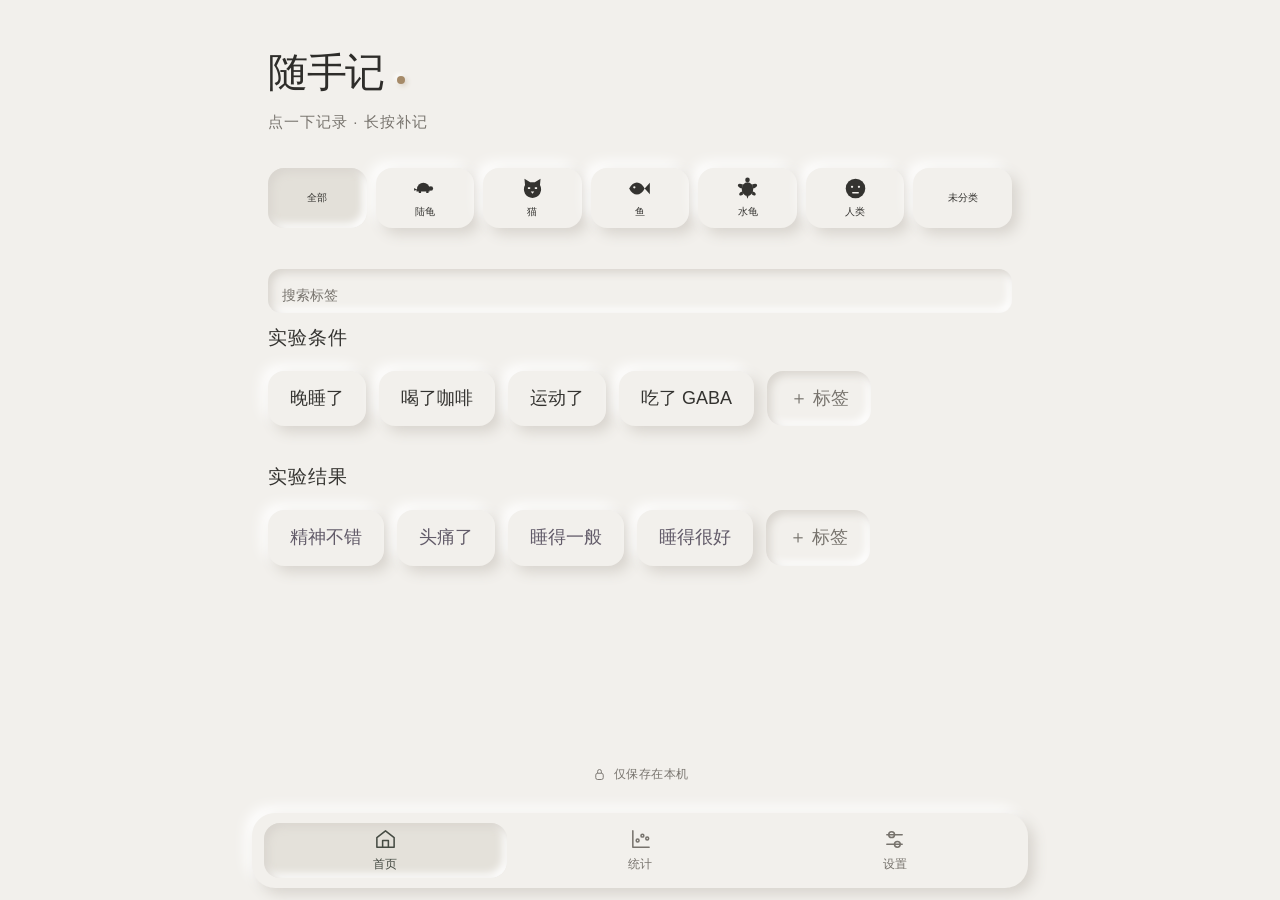
==== commit 0096e56b: "Refine palette to warm porcelain and charcoal" ====
--- a/index.html
+++ b/index.html
@@ -3,12 +3,12 @@
 <head>
   <meta charset="UTF-8">
   <meta name="viewport" content="width=device-width, initial-scale=1, viewport-fit=cover">
-  <meta name="theme-color" content="#eaedeb">
+  <meta name="theme-color" content="#f2f0ec">
   <meta name="description" content="点一下，记一次。只保存在本机的实验记录。">
   <link rel="manifest" href="./manifest.webmanifest">
   <link rel="icon" href="./icon.svg" type="image/svg+xml">
   <link rel="apple-touch-icon" href="./icon-192.png">
-  <link rel="stylesheet" href="./style.css?v=37">
+  <link rel="stylesheet" href="./style.css?v=38">
   <title>随手记</title>
 </head>
 <body>
@@ -57,7 +57,7 @@
       <p class="settings-help">点击标签所在行修改；删除后首页不再显示，历史记录保留。</p>
       <section><h2>实验条件</h2><div id="manage-conditions"></div></section>
       <section><h2>实验结果</h2><div id="manage-results"></div></section>
-      <section><h2>应用更新 <small>v37</small></h2><button id="check-update" class="quiet-button" type="button">检查更新</button><button id="apply-update" class="quiet-button" type="button" hidden>更新并重启</button><p id="update-status" class="chart-help" role="status">联网后可检查新版本，更新不会删除本机记录。</p></section>
+      <section><h2>应用更新 <small>v38</small></h2><button id="check-update" class="quiet-button" type="button">检查更新</button><button id="apply-update" class="quiet-button" type="button" hidden>更新并重启</button><p id="update-status" class="chart-help" role="status">联网后可检查新版本，更新不会删除本机记录。</p></section>
       <section><h2>数据备份</h2><p class="chart-help">导出当前浏览器的全部标签和记录，包含已删除标签。请将文件保存到“文件”App 或其他安全位置。</p><button id="export-backup" class="quiet-button" type="button">导出备份</button><p id="backup-status" class="chart-help" role="status"></p><a id="backup-download" hidden>保存备份文件</a><button id="backup-share" class="quiet-button" type="button" hidden>分享／存储到文件</button><label class="import-label">导入备份<input id="import-file" type="file" accept=".json,application/json"></label><p id="import-status" class="chart-help" role="status"></p><button id="import-confirm" class="quiet-button" type="button" hidden>确认覆盖当前数据</button></section>
       <details id="archived-section"><summary>已删除的标签 <span id="archived-count"></span></summary><div id="archived-tags"></div></details>
     </div>
@@ -88,6 +88,6 @@
     <label id="record-value-wrap">数值 <span id="record-unit"></span><input id="record-value" type="number" step="any" inputmode="decimal" placeholder="请输入数字"></label>
     <p id="record-error" class="form-error" role="alert"></p><button id="record-submit" class="submit" type="submit">保存记录</button>
   </form></dialog>
-  <script type="module" src="./app.js?v=37"></script>
+  <script type="module" src="./app.js?v=38"></script>
 </body>
 </html>
--- a/style.css
+++ b/style.css
@@ -69,18 +69,18 @@
 .tag,.manage-row .edit-tag{display:inline-flex;align-items:center;gap:4px}.tag{justify-content:center}.tag>.tag-icon,.edit-tag>.tag-icon{margin-right:0}.tag-label{min-width:0;overflow-wrap:anywhere}
 
 .offset-controls select,.offset-controls input{margin-top:0;min-height:36px;font:inherit}
-:root{--material:#eaedeb;--ink:#253e36;--muted:#5b7066;--raised:6px 6px 14px #c9d0cb,-6px -6px 14px #fff;--inset:inset 4px 4px 9px #cbd2cd,inset -4px -4px 9px #fff;background:var(--material);color:var(--ink)}
-.app{max-width:800px;padding:48px 28px 30px}header{margin-bottom:36px}h1{font-size:40px;letter-spacing:-1.5px;color:#203b32}header p{color:var(--muted);font-size:15px;letter-spacing:1px}h2{color:var(--ink)}.title-dot{background:#408774;box-shadow:2px 2px 5px #b6c5bc,-2px -2px 5px white}section+section{margin-top:38px}.tags{gap:16px 13px}
-.tag,#page-stats .tag,.icon-choice,.quiet-button,.records-entry,.field-confirm,.sheet-pagination button{background:var(--material);color:var(--ink);border:0;box-shadow:var(--raised);border-radius:16px;min-height:44px}.tag{padding:16px 22px}.results .tag{background:var(--material);color:#66506c}.tag:hover,.results .tag:hover{background:#e2eae5}.tag.numeric-tag,.results .tag.numeric-tag{background:var(--material);border:0;box-shadow:var(--raised),inset 0 -3px #6b9983}.results .tag.numeric-tag{box-shadow:var(--raised),inset 0 -3px #9e81ac}.tag.add,.results .tag.add,.tag.home-expand{background:var(--material);border:0;color:var(--muted);box-shadow:var(--inset)}
-#page-home .tag:active,#page-home .tag.pressing,#page-home .tag.recorded{background:#285f4f;box-shadow:inset 3px 3px 7px #1c493c,inset -3px -3px 7px #397661}#page-home .results .tag.recorded{background:#72577f}
-.icon-choices{gap:12px}.icon-choice{min-width:48px;min-height:60px;padding:8px 9px}.icon-choice[aria-pressed=true],#page-stats .tag[aria-pressed=true]{background:#c5ded3;box-shadow:var(--inset);color:#244f40;border:0}#page-stats .results .tag[aria-pressed=true]{background:#dfd3e6;color:#594166;border:0}.tabbar{width:calc(100% - 24px);max-width:776px;margin:0 auto 12px;border:0;border-radius:23px;background:var(--material);box-shadow:var(--raised);padding:10px 12px max(10px,env(safe-area-inset-bottom));gap:12px;backdrop-filter:none}.tabbar button{flex:1;max-width:none;min-height:55px;color:var(--muted);border-radius:16px}.tabbar button[aria-current]{background:#d7e5dd;box-shadow:var(--inset);color:#285f4f}.tabbar svg{fill:none}.toast{background:var(--material);box-shadow:var(--raised);color:var(--ink)}
-input,select,#home-search,#tag-type,#record-time,.record-filters input,.record-filters select,.scatter-controls select,#timeline-unit,.offset-controls input,.offset-controls select,#time-condition{border:0;border-radius:13px;background:var(--material);box-shadow:var(--inset);color:var(--ink);min-height:44px}input:focus,select:focus{background:#d9e9e1}input[aria-invalid=true]{background:#f0dadd}input::placeholder{color:#63786e}.quiet-button{padding:12px 16px;margin:6px 8px 6px 0}.manage-row .edit-tag{color:var(--ink);box-shadow:none;background:transparent}.settings-help,.chart-help,.empty,.point-detail,footer,small,.period-label{color:var(--muted)}.records-entry{padding:18px}.stats-settings{padding:24px 18px;border:0;border-radius:20px;box-shadow:var(--inset)}button:disabled{cursor:not-allowed}.icon-field{margin-top:16px}.icon-field legend{margin-bottom:12px}.icon-field .icon-choice{min-width:43px;min-height:50px}.icon-field .icon-choices{gap:9px;margin-bottom:0}
+:root{--material:#f2f0ec;--ink:#343330;--muted:#77736d;--raised:6px 6px 14px #d7d3cd,-6px -6px 14px #fff;--inset:inset 4px 4px 9px #d9d5cf,inset -4px -4px 9px #fff;background:var(--material);color:var(--ink)}
+.app{max-width:800px;padding:48px 28px 30px}header{margin-bottom:36px}h1{font-size:40px;letter-spacing:-1.5px;color:#2e2d2a}header p{color:var(--muted);font-size:15px;letter-spacing:1px}h2{color:var(--ink)}.title-dot{background:#a58a68;box-shadow:2px 2px 5px #d8d0c4,-2px -2px 5px white}section+section{margin-top:38px}.tags{gap:16px 13px}
+.tag,#page-stats .tag,.icon-choice,.quiet-button,.records-entry,.field-confirm,.sheet-pagination button{background:var(--material);color:var(--ink);border:0;box-shadow:var(--raised);border-radius:16px;min-height:44px}.tag{padding:16px 22px}.results .tag{background:var(--material);color:#625b69}.tag:hover,.results .tag:hover{background:#eae7e1}.tag.numeric-tag,.results .tag.numeric-tag{background:var(--material);border:0;box-shadow:var(--raised),inset 0 -3px #8e9b8c}.results .tag.numeric-tag{box-shadow:var(--raised),inset 0 -3px #a095a8}.tag.add,.results .tag.add,.tag.home-expand{background:var(--material);border:0;color:var(--muted);box-shadow:var(--inset)}
+#page-home .tag:active,#page-home .tag.pressing,#page-home .tag.recorded{background:#454b43;box-shadow:inset 3px 3px 7px #323830,inset -3px -3px 7px #60675d}#page-home .results .tag.recorded{background:#665c70}
+.icon-choices{gap:12px}.icon-choice{min-width:48px;min-height:60px;padding:8px 9px}.icon-choice[aria-pressed=true],#page-stats .tag[aria-pressed=true]{background:#e3e0d9;box-shadow:var(--inset);color:#343330;border:0}#page-stats .results .tag[aria-pressed=true]{background:#e7e0e9;color:#62566c;border:0}.tabbar{width:calc(100% - 24px);max-width:776px;margin:0 auto 12px;border:0;border-radius:23px;background:var(--material);box-shadow:var(--raised);padding:10px 12px max(10px,env(safe-area-inset-bottom));gap:12px;backdrop-filter:none}.tabbar button{flex:1;max-width:none;min-height:55px;color:var(--muted);border-radius:16px}.tabbar button[aria-current]{background:#e4e1da;box-shadow:var(--inset);color:#454b43}.tabbar svg{fill:none}.toast{background:var(--material);box-shadow:var(--raised);color:var(--ink)}
+input,select,#home-search,#tag-type,#record-time,.record-filters input,.record-filters select,.scatter-controls select,#timeline-unit,.offset-controls input,.offset-controls select,#time-condition{border:0;border-radius:13px;background:var(--material);box-shadow:var(--inset);color:var(--ink);min-height:44px}input:focus,select:focus{background:#e8e4dc}input[aria-invalid=true]{background:#f0dadd}input::placeholder{color:#77736d}.quiet-button{padding:12px 16px;margin:6px 8px 6px 0}.manage-row .edit-tag{color:var(--ink);box-shadow:none;background:transparent}.settings-help,.chart-help,.empty,.point-detail,footer,small,.period-label{color:var(--muted)}.records-entry{padding:18px}.stats-settings{padding:24px 18px;border:0;border-radius:20px;box-shadow:var(--inset)}button:disabled{cursor:not-allowed}.icon-field{margin-top:16px}.icon-field legend{margin-bottom:12px}.icon-field .icon-choice{min-width:43px;min-height:50px}.icon-field .icon-choices{gap:9px;margin-bottom:0}
 /* Bottom sheets use pages, never a scrolling form. */
-dialog{position:fixed;inset:auto 0 0;margin:0 auto;width:100%;max-width:800px;max-height:calc(var(--available-height,100dvh)*.66);padding:20px 24px max(18px,env(safe-area-inset-bottom));border-radius:26px 26px 0 0;background:var(--material);box-shadow:0 -10px 40px #243e3626;overflow:hidden}dialog::backdrop{background:#243e3655;backdrop-filter:blur(3px)}dialog form{display:flex;flex-direction:column;gap:0;overflow:hidden}dialog .dialog-heading{margin-bottom:12px}dialog .dialog-heading h2{font-size:18px}dialog .close{min-width:44px;min-height:44px;color:#3c5a4c}dialog label{color:var(--muted);font-size:13px;margin:0 0 7px}dialog input,dialog select{font-size:16px;min-height:46px}dialog .sheet-page{min-height:174px}dialog .sheet-page>label:not(:first-child){margin-top:18px}dialog .form-error{margin:8px 0;min-height:22px}dialog .submit{min-height:48px;background:#285f4f;border-radius:15px;box-shadow:4px 4px 9px #bec8c1,-4px -4px 9px #fff}dialog .submit:disabled{background:#d3dcd6;color:#566b5f}.sheet-pagination{display:flex;justify-content:center;align-items:center;gap:22px;margin:6px 0 14px;font-size:13px}.sheet-pagination button{width:44px;padding:8px}.sheet-pagination button:disabled{box-shadow:none;opacity:.4}.discard-confirm{position:absolute;inset:0;background:var(--material);padding:32px 24px;display:flex;flex-direction:column;justify-content:center;gap:14px;z-index:2}.discard-confirm button{padding:14px;border:0;border-radius:14px;background:var(--material);color:var(--ink);box-shadow:var(--raised);min-height:48px}.discard-confirm button:last-child{color:#8b3845}.field-mode .sheet-page,.field-mode .sheet-pagination,.field-mode .form-error,.field-mode .submit{display:none}.panel-value{display:block;padding:14px;border-radius:13px;box-shadow:var(--inset);font-size:20px;color:var(--ink);min-height:50px}.field-confirm{width:100%;margin-top:14px;min-height:46px;font-weight:600}.number-pad{display:grid;grid-template-columns:repeat(3,1fr);gap:8px;margin-top:14px}.number-pad button,.calendar-grid button,.calendar-nav button{border:0;background:var(--material);color:var(--ink);border-radius:10px;min-height:38px;box-shadow:2px 2px 5px #c9d0cb,-2px -2px 5px #fff}.calendar-nav{display:flex;justify-content:space-between;gap:12px;margin:10px 0}.calendar-nav button{padding:4px 12px}.calendar-nav button:disabled{opacity:1;box-shadow:none}.calendar-grid{display:grid;grid-template-columns:repeat(7,1fr);gap:5px;text-align:center;font-size:13px}.calendar-grid>span{min-height:20px}.calendar-grid button[aria-pressed=true]{background:#b5d4c6;box-shadow:var(--inset)}.calendar-grid button:disabled{opacity:.35}.field-panel{overflow:hidden}
+dialog{position:fixed;inset:auto 0 0;margin:0 auto;width:100%;max-width:800px;max-height:calc(var(--available-height,100dvh)*.66);padding:20px 24px max(18px,env(safe-area-inset-bottom));border-radius:26px 26px 0 0;background:var(--material);box-shadow:0 -10px 40px #35322d26;overflow:hidden}dialog::backdrop{background:#35322d55;backdrop-filter:blur(3px)}dialog form{display:flex;flex-direction:column;gap:0;overflow:hidden}dialog .dialog-heading{margin-bottom:12px}dialog .dialog-heading h2{font-size:18px}dialog .close{min-width:44px;min-height:44px;color:#625e57}dialog label{color:var(--muted);font-size:13px;margin:0 0 7px}dialog input,dialog select{font-size:16px;min-height:46px}dialog .sheet-page{min-height:174px}dialog .sheet-page>label:not(:first-child){margin-top:18px}dialog .form-error{margin:8px 0;min-height:22px}dialog .submit{min-height:48px;background:#454b43;border-radius:15px;box-shadow:4px 4px 9px #d4cfc6,-4px -4px 9px #fff}dialog .submit:disabled{background:#e3dfd7;color:#817c73}.sheet-pagination{display:flex;justify-content:center;align-items:center;gap:22px;margin:6px 0 14px;font-size:13px}.sheet-pagination button{width:44px;padding:8px}.sheet-pagination button:disabled{box-shadow:none;opacity:.4}.discard-confirm{position:absolute;inset:0;background:var(--material);padding:32px 24px;display:flex;flex-direction:column;justify-content:center;gap:14px;z-index:2}.discard-confirm button{padding:14px;border:0;border-radius:14px;background:var(--material);color:var(--ink);box-shadow:var(--raised);min-height:48px}.discard-confirm button:last-child{color:#8b3845}.field-mode .sheet-page,.field-mode .sheet-pagination,.field-mode .form-error,.field-mode .submit{display:none}.panel-value{display:block;padding:14px;border-radius:13px;box-shadow:var(--inset);font-size:20px;color:var(--ink);min-height:50px}.field-confirm{width:100%;margin-top:14px;min-height:46px;font-weight:600}.number-pad{display:grid;grid-template-columns:repeat(3,1fr);gap:8px;margin-top:14px}.number-pad button,.calendar-grid button,.calendar-nav button{border:0;background:var(--material);color:var(--ink);border-radius:10px;min-height:38px;box-shadow:2px 2px 5px #d7d3cd,-2px -2px 5px #fff}.calendar-nav{display:flex;justify-content:space-between;gap:12px;margin:10px 0}.calendar-nav button{padding:4px 12px}.calendar-nav button:disabled{opacity:1;box-shadow:none}.calendar-grid{display:grid;grid-template-columns:repeat(7,1fr);gap:5px;text-align:center;font-size:13px}.calendar-grid>span{min-height:20px}.calendar-grid button[aria-pressed=true]{background:#ddd8cd;box-shadow:var(--inset)}.calendar-grid button:disabled{opacity:.35}.field-panel{overflow:hidden}
 @media(max-width:480px){.app{padding:34px 22px 24px}h1{font-size:36px}.tag{font-size:16px;padding:15px 20px}header{margin-bottom:30px}#home-icons{gap:10px}#home-icons .icon-choice{flex:1;min-width:46px}.tabbar{margin-bottom:8px}dialog{padding:12px 18px max(14px,env(safe-area-inset-bottom))}.icon-field .icon-choice{flex:1;min-width:37px;padding:7px 3px}.icon-field .icon-choices{gap:7px}dialog .sheet-page{min-height:168px}.record-filters{gap:12px}.chart-heading{gap:12px}}
 @media(prefers-reduced-motion:reduce){*{scroll-behavior:auto!important;animation:none!important}}
 #home-icons{display:grid;grid-template-columns:repeat(7,minmax(0,1fr));gap:9px}#home-icons .icon-choice{min-width:0;padding:7px 2px;font-size:10px}#home-icons .tag-icon{width:23px;height:23px}
 .floating-field{position:relative;padding-top:23px;min-width:0;margin-bottom:12px}.floating-field>label{margin:0}.floating-caption{position:absolute;top:39px;left:14px;color:var(--muted);pointer-events:none;font-size:14px;line-height:20px;transition:top .14s,font-size .14s}.floating-field.has-value .floating-caption,.floating-field.focused .floating-caption,.floating-field:has(input[type=date],input[type=month],input[readonly]) .floating-caption{top:0;left:2px;font-size:12px}.floating-field input{margin:0!important;width:100%}.floating-field input::placeholder{color:transparent}.floating-field:has(>label[hidden]){display:none}#home-search{margin-bottom:0}dialog .sheet-page{min-height:195px}dialog .floating-field{margin-bottom:8px}dialog .icon-field{margin-top:8px}dialog .floating-field input[aria-invalid=true]{background:#efd4d9}dialog .icon-field legend{font-size:12px}dialog .form-error{font-size:12px;line-height:1.5}.record-filters>label:has(.floating-field){min-width:0}
-.panel-caption{font-size:12px;color:var(--muted);margin:0 0 7px 2px}.time-wheels{display:grid;grid-template-columns:1fr 1fr;gap:18px;margin-top:14px}.time-wheel{position:relative;height:144px;overflow-y:auto;overscroll-behavior:contain;scroll-snap-type:y mandatory;border-radius:14px;box-shadow:var(--inset);padding:48px 8px}.time-wheel button{display:block;min-height:44px;width:100%;border:0;background:transparent;color:var(--ink);scroll-snap-align:center;font:inherit;border-radius:12px}.time-wheel button[aria-pressed=true]{background:#b5d4c6;font-weight:700}
+.panel-caption{font-size:12px;color:var(--muted);margin:0 0 7px 2px}.time-wheels{display:grid;grid-template-columns:1fr 1fr;gap:18px;margin-top:14px}.time-wheel{position:relative;height:144px;overflow-y:auto;overscroll-behavior:contain;scroll-snap-type:y mandatory;border-radius:14px;box-shadow:var(--inset);padding:48px 8px}.time-wheel button{display:block;min-height:44px;width:100%;border:0;background:transparent;color:var(--ink);scroll-snap-align:center;font:inherit;border-radius:12px}.time-wheel button[aria-pressed=true]{background:#ddd8cd;font-weight:700}
 @media(max-height:800px){dialog.field-mode{padding-top:8px;padding-bottom:12px}.field-mode .dialog-heading{margin-bottom:4px}.field-mode .dialog-heading .close{min-height:36px}.field-mode .panel-caption{margin-bottom:4px}.field-mode .panel-value{min-height:42px;padding:10px 14px}.field-mode .calendar-nav{margin:6px 0}.field-mode .calendar-nav button{min-height:32px}.field-mode .calendar-grid{gap:3px}.field-mode .calendar-grid button{min-height:32px}.field-mode .field-confirm{margin-top:10px;min-height:42px}.field-mode .number-pad{gap:5px;margin-top:10px}.field-mode .number-pad button{min-height:32px}}
 .keyboard-done{display:none}.keyboard-edit .sheet-page{min-height:0!important}.keyboard-edit .sheet-page>:not(.keyboard-field),.keyboard-edit .form-error,.keyboard-edit .sheet-pagination,.keyboard-edit .submit{display:none!important}.keyboard-edit .keyboard-done{display:block}.keyboard-edit .dialog-heading{margin-bottom:4px}
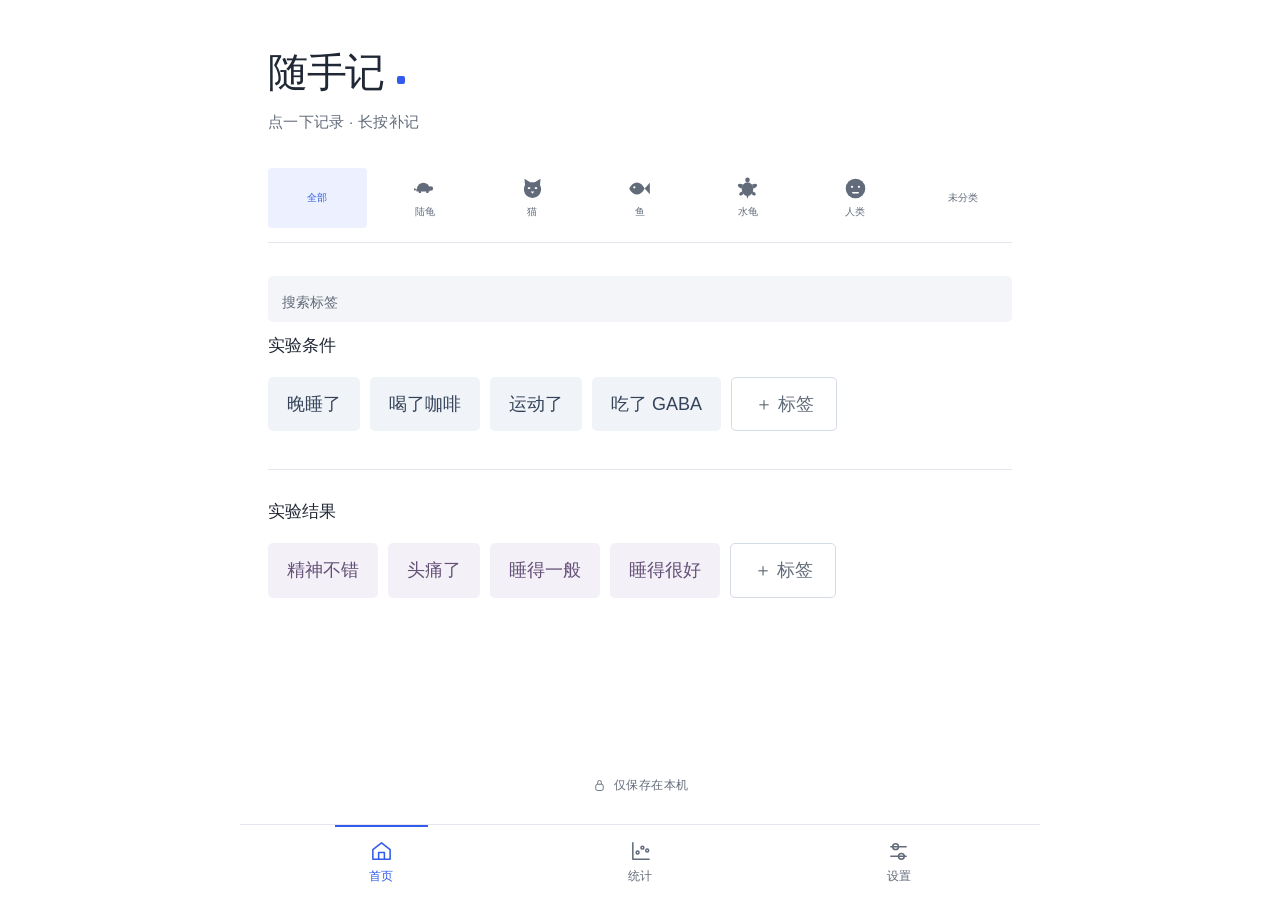
==== commit 12581280: "Switch interface to flat minimal style" ====
--- a/index.html
+++ b/index.html
@@ -3,12 +3,12 @@
 <head>
   <meta charset="UTF-8">
   <meta name="viewport" content="width=device-width, initial-scale=1, viewport-fit=cover">
-  <meta name="theme-color" content="#f2f0ec">
+  <meta name="theme-color" content="#ffffff">
   <meta name="description" content="点一下，记一次。只保存在本机的实验记录。">
   <link rel="manifest" href="./manifest.webmanifest">
   <link rel="icon" href="./icon.svg" type="image/svg+xml">
   <link rel="apple-touch-icon" href="./icon-192.png">
-  <link rel="stylesheet" href="./style.css?v=38">
+  <link rel="stylesheet" href="./style.css?v=39">
   <title>随手记</title>
 </head>
 <body>
@@ -57,7 +57,7 @@
       <p class="settings-help">点击标签所在行修改；删除后首页不再显示，历史记录保留。</p>
       <section><h2>实验条件</h2><div id="manage-conditions"></div></section>
       <section><h2>实验结果</h2><div id="manage-results"></div></section>
-      <section><h2>应用更新 <small>v38</small></h2><button id="check-update" class="quiet-button" type="button">检查更新</button><button id="apply-update" class="quiet-button" type="button" hidden>更新并重启</button><p id="update-status" class="chart-help" role="status">联网后可检查新版本，更新不会删除本机记录。</p></section>
+      <section><h2>应用更新 <small>v39</small></h2><button id="check-update" class="quiet-button" type="button">检查更新</button><button id="apply-update" class="quiet-button" type="button" hidden>更新并重启</button><p id="update-status" class="chart-help" role="status">联网后可检查新版本，更新不会删除本机记录。</p></section>
       <section><h2>数据备份</h2><p class="chart-help">导出当前浏览器的全部标签和记录，包含已删除标签。请将文件保存到“文件”App 或其他安全位置。</p><button id="export-backup" class="quiet-button" type="button">导出备份</button><p id="backup-status" class="chart-help" role="status"></p><a id="backup-download" hidden>保存备份文件</a><button id="backup-share" class="quiet-button" type="button" hidden>分享／存储到文件</button><label class="import-label">导入备份<input id="import-file" type="file" accept=".json,application/json"></label><p id="import-status" class="chart-help" role="status"></p><button id="import-confirm" class="quiet-button" type="button" hidden>确认覆盖当前数据</button></section>
       <details id="archived-section"><summary>已删除的标签 <span id="archived-count"></span></summary><div id="archived-tags"></div></details>
     </div>
@@ -88,6 +88,6 @@
     <label id="record-value-wrap">数值 <span id="record-unit"></span><input id="record-value" type="number" step="any" inputmode="decimal" placeholder="请输入数字"></label>
     <p id="record-error" class="form-error" role="alert"></p><button id="record-submit" class="submit" type="submit">保存记录</button>
   </form></dialog>
-  <script type="module" src="./app.js?v=38"></script>
+  <script type="module" src="./app.js?v=39"></script>
 </body>
 </html>
--- a/style.css
+++ b/style.css
@@ -84,3 +84,101 @@
 .panel-caption{font-size:12px;color:var(--muted);margin:0 0 7px 2px}.time-wheels{display:grid;grid-template-columns:1fr 1fr;gap:18px;margin-top:14px}.time-wheel{position:relative;height:144px;overflow-y:auto;overscroll-behavior:contain;scroll-snap-type:y mandatory;border-radius:14px;box-shadow:var(--inset);padding:48px 8px}.time-wheel button{display:block;min-height:44px;width:100%;border:0;background:transparent;color:var(--ink);scroll-snap-align:center;font:inherit;border-radius:12px}.time-wheel button[aria-pressed=true]{background:#ddd8cd;font-weight:700}
 @media(max-height:800px){dialog.field-mode{padding-top:8px;padding-bottom:12px}.field-mode .dialog-heading{margin-bottom:4px}.field-mode .dialog-heading .close{min-height:36px}.field-mode .panel-caption{margin-bottom:4px}.field-mode .panel-value{min-height:42px;padding:10px 14px}.field-mode .calendar-nav{margin:6px 0}.field-mode .calendar-nav button{min-height:32px}.field-mode .calendar-grid{gap:3px}.field-mode .calendar-grid button{min-height:32px}.field-mode .field-confirm{margin-top:10px;min-height:42px}.field-mode .number-pad{gap:5px;margin-top:10px}.field-mode .number-pad button{min-height:32px}}
 .keyboard-done{display:none}.keyboard-edit .sheet-page{min-height:0!important}.keyboard-edit .sheet-page>:not(.keyboard-field),.keyboard-edit .form-error,.keyboard-edit .sheet-pagination,.keyboard-edit .submit{display:none!important}.keyboard-edit .keyboard-done{display:block}.keyboard-edit .dialog-heading{margin-bottom:4px}
+
+/* Flat minimal: solid surfaces, small corners and typographic hierarchy. */
+:root {
+  --material: #fff;
+  --ink: #202735;
+  --muted: #626b79;
+  --raised: none;
+  --inset: none;
+  --accent: #315be8;
+  --line: #e4e7ed;
+  background: #fff;
+}
+h1 { color: var(--ink); font-weight: 750; }
+.title-dot { background: var(--accent); border-radius: 2px; box-shadow: none; }
+header p { letter-spacing: .3px; }
+h2 { font-size: 17px; letter-spacing: 0; }
+#page-home section + section { border-top: 1px solid var(--line); padding-top: 30px; }
+.tags { gap: 10px; }
+.tag, #page-stats .tag {
+  border: 1px solid transparent;
+  border-radius: 5px;
+  background: #f0f3f8;
+  color: #344359;
+  padding: 14px 18px;
+}
+.results .tag { background: #f3f0f8; color: #655177; }
+.tag:hover { background: #e6ecf6; }
+.results .tag:hover { background: #eae3f2; }
+.tag.numeric-tag { border: 1px solid #c2cde4; background: #eaf0fb; box-shadow: none; }
+.results .tag.numeric-tag { border: 1px solid #d5c8e1; background: #eee7f5; box-shadow: none; }
+.tag.add, .results .tag.add, .tag.home-expand {
+  border: 1px solid #d5dbe5;
+  background: #fff;
+  color: var(--muted);
+  border-radius: 5px;
+  box-shadow: none;
+}
+#page-home .tag:active, #page-home .tag.pressing, #page-home .tag.recorded {
+  background: var(--accent); color: white; box-shadow: none;
+}
+#page-home .results .tag:active, #page-home .results .tag.pressing, #page-home .results .tag.recorded {
+  background: #75529b; color: white; box-shadow: none;
+}
+.icon-choice { background: transparent; border-radius: 4px; color: var(--muted); box-shadow: none; }
+.icon-choice[aria-pressed=true] { background: #edf1ff; color: var(--accent); box-shadow: none; }
+#home-icons { border-bottom: 1px solid var(--line); padding-bottom: 14px; margin-bottom: 10px; }
+#page-stats .tag[aria-pressed=true] { background: #e7edff; color: #2d50c5; box-shadow: none; }
+#page-stats .results .tag[aria-pressed=true] { background: #eee5f6; color: #654084; }
+.tabbar {
+  width: 100%; max-width: 800px; margin: 0 auto;
+  border-top: 1px solid var(--line); border-radius: 0;
+  background: white; box-shadow: none; gap: 0;
+}
+.tabbar button { position: relative; border-radius: 0; }
+.tabbar button[aria-current] { background: transparent; color: var(--accent); box-shadow: none; }
+.tabbar button[aria-current]::before {
+  content: ''; position: absolute; top: -10px; left: 32%; right: 32%; height: 2px; background: var(--accent);
+}
+input, select, #home-search, #tag-type, #record-time,
+.record-filters input, .record-filters select, .scatter-controls select,
+#timeline-unit, .offset-controls input, .offset-controls select, #time-condition {
+  background: #f3f5f8; border: 1px solid transparent; border-radius: 5px;
+  color: var(--ink); box-shadow: none;
+}
+input:focus, select:focus { background: #eaf0ff; }
+button:focus-visible, input:focus-visible, select:focus-visible { outline-color: #4668db; outline-offset: 3px; }
+input::placeholder { color: var(--muted); }
+.quiet-button, .records-entry, .field-confirm, .sheet-pagination button {
+  border: 1px solid #d5dbe5; border-radius: 5px; background: white; color: var(--ink); box-shadow: none;
+}
+.manage-row .edit-tag { border: 0; border-radius: 0; background: transparent; }
+.manage-row { border-color: var(--line); }
+.records-entry { border: 0; border-top: 1px solid var(--line); border-radius: 0; padding-inline: 0; }
+.stats-settings { border-radius: 0; border-block: 1px solid var(--line); padding: 24px 0; box-shadow: none; }
+.toast { background: #202735; color: white; border-radius: 6px; box-shadow: none; }
+.toast button { color: #b9caff; }
+dialog { background: white; border-radius: 10px 10px 0 0; box-shadow: none; border-top: 1px solid var(--line); }
+dialog::backdrop { background: #20273555; backdrop-filter: none; }
+dialog .close { color: var(--muted); }
+dialog .submit, .submit:hover { background: var(--accent); border-radius: 5px; color: white; box-shadow: none; }
+dialog .submit:disabled { background: #e6e9ef; color: #727c8b; }
+.discard-confirm { background: white; }
+.discard-confirm button { border: 1px solid var(--line); border-radius: 5px; box-shadow: none; }
+.panel-value { background: #f3f5f8; border-radius: 5px; box-shadow: none; }
+.number-pad button, .calendar-grid button, .calendar-nav button {
+  background: #f3f5f8; border-radius: 4px; box-shadow: none;
+}
+.calendar-nav button { background: white; }
+.calendar-grid button[aria-pressed=true] { background: var(--accent); color: white; box-shadow: none; }
+.field-confirm { border-color: #aab9ea; color: #2d50c5; background: #fff; }
+.time-wheel { border: 1px solid var(--line); border-radius: 5px; box-shadow: none; }
+.time-wheel button { border-radius: 3px; }
+.time-wheel button[aria-pressed=true] { background: #e7edff; color: #2d50c5; }
+.demo-banner { border-radius: 5px; }
+@media(max-width:480px) {
+  .tag { padding: 14px 18px; }
+  .tabbar { margin-bottom: 0; }
+}
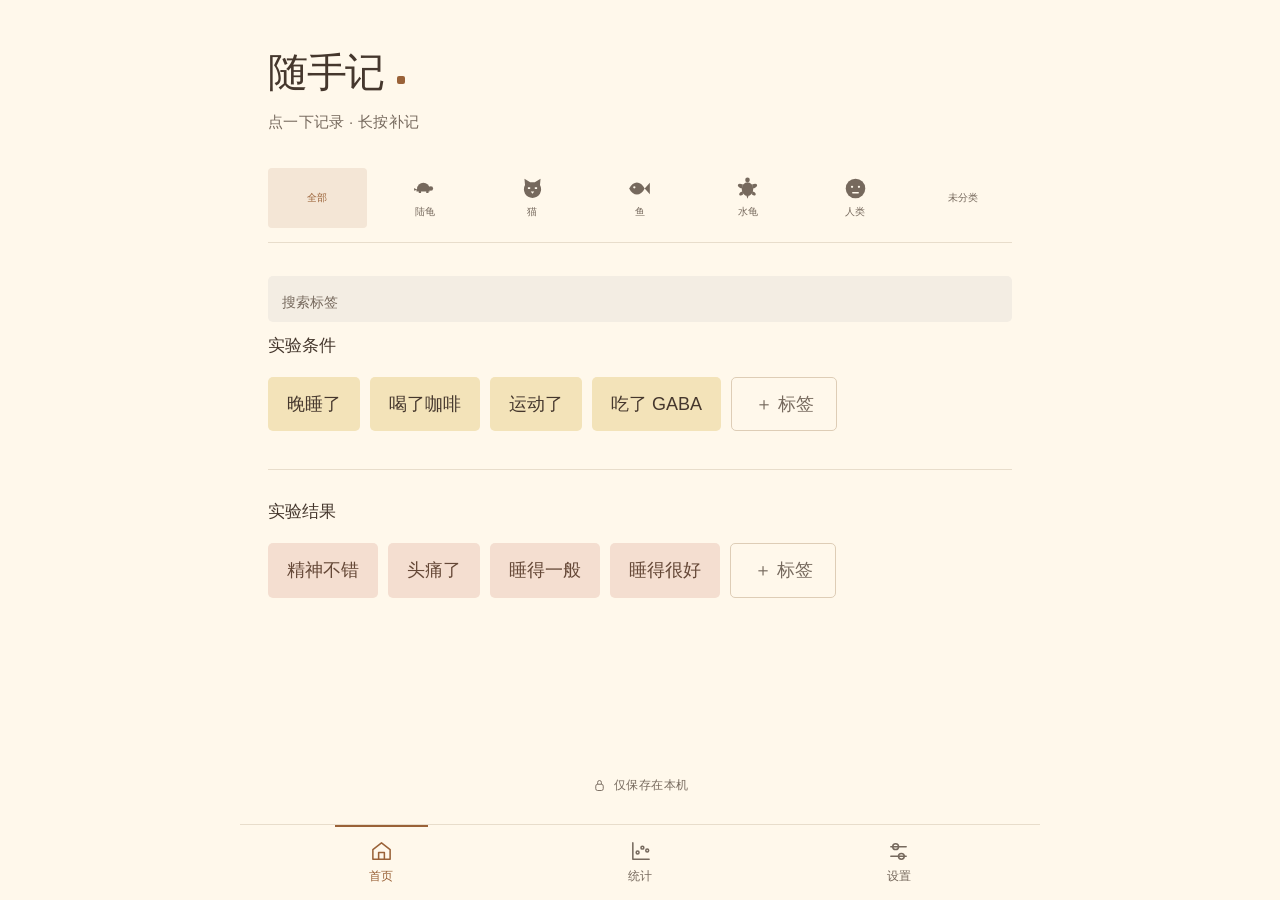
==== commit cb74b0a2: "Apply selected cream palette" ====
--- a/index.html
+++ b/index.html
@@ -3,12 +3,12 @@
 <head>
   <meta charset="UTF-8">
   <meta name="viewport" content="width=device-width, initial-scale=1, viewport-fit=cover">
-  <meta name="theme-color" content="#ffffff">
+  <meta name="theme-color" content="#fff8eb">
   <meta name="description" content="点一下，记一次。只保存在本机的实验记录。">
   <link rel="manifest" href="./manifest.webmanifest">
   <link rel="icon" href="./icon.svg" type="image/svg+xml">
   <link rel="apple-touch-icon" href="./icon-192.png">
-  <link rel="stylesheet" href="./style.css?v=39">
+  <link rel="stylesheet" href="./style.css?v=40">
   <title>随手记</title>
 </head>
 <body>
@@ -57,7 +57,7 @@
       <p class="settings-help">点击标签所在行修改；删除后首页不再显示，历史记录保留。</p>
       <section><h2>实验条件</h2><div id="manage-conditions"></div></section>
       <section><h2>实验结果</h2><div id="manage-results"></div></section>
-      <section><h2>应用更新 <small>v39</small></h2><button id="check-update" class="quiet-button" type="button">检查更新</button><button id="apply-update" class="quiet-button" type="button" hidden>更新并重启</button><p id="update-status" class="chart-help" role="status">联网后可检查新版本，更新不会删除本机记录。</p></section>
+      <section><h2>应用更新 <small>v40</small></h2><button id="check-update" class="quiet-button" type="button">检查更新</button><button id="apply-update" class="quiet-button" type="button" hidden>更新并重启</button><p id="update-status" class="chart-help" role="status">联网后可检查新版本，更新不会删除本机记录。</p></section>
       <section><h2>数据备份</h2><p class="chart-help">导出当前浏览器的全部标签和记录，包含已删除标签。请将文件保存到“文件”App 或其他安全位置。</p><button id="export-backup" class="quiet-button" type="button">导出备份</button><p id="backup-status" class="chart-help" role="status"></p><a id="backup-download" hidden>保存备份文件</a><button id="backup-share" class="quiet-button" type="button" hidden>分享／存储到文件</button><label class="import-label">导入备份<input id="import-file" type="file" accept=".json,application/json"></label><p id="import-status" class="chart-help" role="status"></p><button id="import-confirm" class="quiet-button" type="button" hidden>确认覆盖当前数据</button></section>
       <details id="archived-section"><summary>已删除的标签 <span id="archived-count"></span></summary><div id="archived-tags"></div></details>
     </div>
@@ -88,6 +88,6 @@
     <label id="record-value-wrap">数值 <span id="record-unit"></span><input id="record-value" type="number" step="any" inputmode="decimal" placeholder="请输入数字"></label>
     <p id="record-error" class="form-error" role="alert"></p><button id="record-submit" class="submit" type="submit">保存记录</button>
   </form></dialog>
-  <script type="module" src="./app.js?v=39"></script>
+  <script type="module" src="./app.js?v=40"></script>
 </body>
 </html>
--- a/style.css
+++ b/style.css
@@ -87,14 +87,14 @@
 
 /* Flat minimal: solid surfaces, small corners and typographic hierarchy. */
 :root {
-  --material: #fff;
-  --ink: #202735;
-  --muted: #626b79;
+  --material: #fff8eb;
+  --ink: #45372d;
+  --muted: #76695d;
   --raised: none;
   --inset: none;
-  --accent: #315be8;
-  --line: #e4e7ed;
-  background: #fff;
+  --accent: #9a6238;
+  --line: #e8ddcb;
+  background: #fff8eb;
 }
 h1 { color: var(--ink); font-weight: 750; }
 .title-dot { background: var(--accent); border-radius: 2px; box-shadow: none; }
@@ -105,18 +105,18 @@
 .tag, #page-stats .tag {
   border: 1px solid transparent;
   border-radius: 5px;
-  background: #f0f3f8;
-  color: #344359;
+  background: #f3e3b9;
+  color: #45372d;
   padding: 14px 18px;
 }
-.results .tag { background: #f3f0f8; color: #655177; }
-.tag:hover { background: #e6ecf6; }
-.results .tag:hover { background: #eae3f2; }
-.tag.numeric-tag { border: 1px solid #c2cde4; background: #eaf0fb; box-shadow: none; }
-.results .tag.numeric-tag { border: 1px solid #d5c8e1; background: #eee7f5; box-shadow: none; }
+.results .tag { background: #f4ded0; color: #654837; }
+.tag:hover { background: #ecd69c; }
+.results .tag:hover { background: #edcbb8; }
+.tag.numeric-tag { border: 1px solid #d7bf86; background: #efdcaa; box-shadow: none; }
+.results .tag.numeric-tag { border: 1px solid #dbb39c; background: #efd2bd; box-shadow: none; }
 .tag.add, .results .tag.add, .tag.home-expand {
-  border: 1px solid #d5dbe5;
-  background: #fff;
+  border: 1px solid #decdb6;
+  background: #fff8eb;
   color: var(--muted);
   border-radius: 5px;
   box-shadow: none;
@@ -125,17 +125,17 @@
   background: var(--accent); color: white; box-shadow: none;
 }
 #page-home .results .tag:active, #page-home .results .tag.pressing, #page-home .results .tag.recorded {
-  background: #75529b; color: white; box-shadow: none;
+  background: #92543d; color: white; box-shadow: none;
 }
 .icon-choice { background: transparent; border-radius: 4px; color: var(--muted); box-shadow: none; }
-.icon-choice[aria-pressed=true] { background: #edf1ff; color: var(--accent); box-shadow: none; }
+.icon-choice[aria-pressed=true] { background: #f4e6d6; color: var(--accent); box-shadow: none; }
 #home-icons { border-bottom: 1px solid var(--line); padding-bottom: 14px; margin-bottom: 10px; }
-#page-stats .tag[aria-pressed=true] { background: #e7edff; color: #2d50c5; box-shadow: none; }
-#page-stats .results .tag[aria-pressed=true] { background: #eee5f6; color: #654084; }
+#page-stats .tag[aria-pressed=true] { background: #f3e3b9; color: #8c552f; box-shadow: none; }
+#page-stats .results .tag[aria-pressed=true] { background: #f4ded0; color: #804b32; }
 .tabbar {
   width: 100%; max-width: 800px; margin: 0 auto;
   border-top: 1px solid var(--line); border-radius: 0;
-  background: white; box-shadow: none; gap: 0;
+  background: var(--material); box-shadow: none; gap: 0;
 }
 .tabbar button { position: relative; border-radius: 0; }
 .tabbar button[aria-current] { background: transparent; color: var(--accent); box-shadow: none; }
@@ -145,38 +145,38 @@
 input, select, #home-search, #tag-type, #record-time,
 .record-filters input, .record-filters select, .scatter-controls select,
 #timeline-unit, .offset-controls input, .offset-controls select, #time-condition {
-  background: #f3f5f8; border: 1px solid transparent; border-radius: 5px;
+  background: #f3ede3; border: 1px solid transparent; border-radius: 5px;
   color: var(--ink); box-shadow: none;
 }
-input:focus, select:focus { background: #eaf0ff; }
-button:focus-visible, input:focus-visible, select:focus-visible { outline-color: #4668db; outline-offset: 3px; }
+input:focus, select:focus { background: #f5e6cb; }
+button:focus-visible, input:focus-visible, select:focus-visible { outline-color: #9a6238; outline-offset: 3px; }
 input::placeholder { color: var(--muted); }
 .quiet-button, .records-entry, .field-confirm, .sheet-pagination button {
-  border: 1px solid #d5dbe5; border-radius: 5px; background: white; color: var(--ink); box-shadow: none;
+  border: 1px solid #decdb6; border-radius: 5px; background: var(--material); color: var(--ink); box-shadow: none;
 }
 .manage-row .edit-tag { border: 0; border-radius: 0; background: transparent; }
 .manage-row { border-color: var(--line); }
 .records-entry { border: 0; border-top: 1px solid var(--line); border-radius: 0; padding-inline: 0; }
 .stats-settings { border-radius: 0; border-block: 1px solid var(--line); padding: 24px 0; box-shadow: none; }
-.toast { background: #202735; color: white; border-radius: 6px; box-shadow: none; }
-.toast button { color: #b9caff; }
-dialog { background: white; border-radius: 10px 10px 0 0; box-shadow: none; border-top: 1px solid var(--line); }
+.toast { background: #45372d; color: white; border-radius: 6px; box-shadow: none; }
+.toast button { color: #ffe1a8; }
+dialog { background: var(--material); border-radius: 10px 10px 0 0; box-shadow: none; border-top: 1px solid var(--line); }
 dialog::backdrop { background: #20273555; backdrop-filter: none; }
 dialog .close { color: var(--muted); }
 dialog .submit, .submit:hover { background: var(--accent); border-radius: 5px; color: white; box-shadow: none; }
-dialog .submit:disabled { background: #e6e9ef; color: #727c8b; }
-.discard-confirm { background: white; }
+dialog .submit:disabled { background: #e8dfd1; color: #827465; }
+.discard-confirm { background: var(--material); }
 .discard-confirm button { border: 1px solid var(--line); border-radius: 5px; box-shadow: none; }
-.panel-value { background: #f3f5f8; border-radius: 5px; box-shadow: none; }
+.panel-value { background: #f3ede3; border-radius: 5px; box-shadow: none; }
 .number-pad button, .calendar-grid button, .calendar-nav button {
-  background: #f3f5f8; border-radius: 4px; box-shadow: none;
+  background: #f3ede3; border-radius: 4px; box-shadow: none;
 }
-.calendar-nav button { background: white; }
+.calendar-nav button { background: var(--material); }
 .calendar-grid button[aria-pressed=true] { background: var(--accent); color: white; box-shadow: none; }
-.field-confirm { border-color: #aab9ea; color: #2d50c5; background: #fff; }
+.field-confirm { border-color: #c6a281; color: #8c552f; background: #fff8eb; }
 .time-wheel { border: 1px solid var(--line); border-radius: 5px; box-shadow: none; }
 .time-wheel button { border-radius: 3px; }
-.time-wheel button[aria-pressed=true] { background: #e7edff; color: #2d50c5; }
+.time-wheel button[aria-pressed=true] { background: #f3e3b9; color: #8c552f; }
 .demo-banner { border-radius: 5px; }
 @media(max-width:480px) {
   .tag { padding: 14px 18px; }
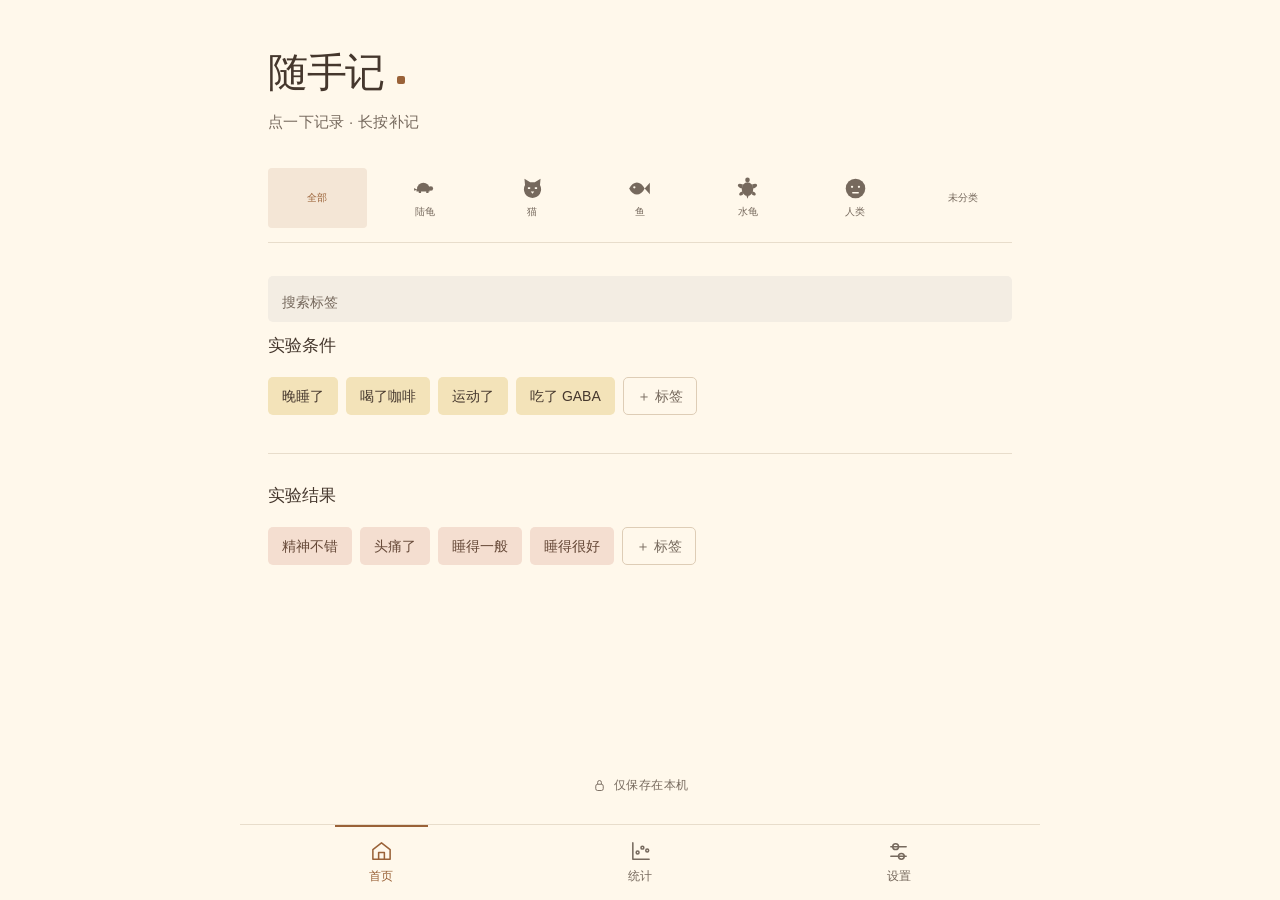
==== commit 8ffcde2b: "Make recording tags more compact on mobile" ====
--- a/index.html
+++ b/index.html
@@ -8,7 +8,7 @@
   <link rel="manifest" href="./manifest.webmanifest">
   <link rel="icon" href="./icon.svg" type="image/svg+xml">
   <link rel="apple-touch-icon" href="./icon-192.png">
-  <link rel="stylesheet" href="./style.css?v=40">
+  <link rel="stylesheet" href="./style.css?v=41">
   <title>随手记</title>
 </head>
 <body>
@@ -57,7 +57,7 @@
       <p class="settings-help">点击标签所在行修改；删除后首页不再显示，历史记录保留。</p>
       <section><h2>实验条件</h2><div id="manage-conditions"></div></section>
       <section><h2>实验结果</h2><div id="manage-results"></div></section>
-      <section><h2>应用更新 <small>v40</small></h2><button id="check-update" class="quiet-button" type="button">检查更新</button><button id="apply-update" class="quiet-button" type="button" hidden>更新并重启</button><p id="update-status" class="chart-help" role="status">联网后可检查新版本，更新不会删除本机记录。</p></section>
+      <section><h2>应用更新 <small>v41</small></h2><button id="check-update" class="quiet-button" type="button">检查更新</button><button id="apply-update" class="quiet-button" type="button" hidden>更新并重启</button><p id="update-status" class="chart-help" role="status">联网后可检查新版本，更新不会删除本机记录。</p></section>
       <section><h2>数据备份</h2><p class="chart-help">导出当前浏览器的全部标签和记录，包含已删除标签。请将文件保存到“文件”App 或其他安全位置。</p><button id="export-backup" class="quiet-button" type="button">导出备份</button><p id="backup-status" class="chart-help" role="status"></p><a id="backup-download" hidden>保存备份文件</a><button id="backup-share" class="quiet-button" type="button" hidden>分享／存储到文件</button><label class="import-label">导入备份<input id="import-file" type="file" accept=".json,application/json"></label><p id="import-status" class="chart-help" role="status"></p><button id="import-confirm" class="quiet-button" type="button" hidden>确认覆盖当前数据</button></section>
       <details id="archived-section"><summary>已删除的标签 <span id="archived-count"></span></summary><div id="archived-tags"></div></details>
     </div>
@@ -88,6 +88,6 @@
     <label id="record-value-wrap">数值 <span id="record-unit"></span><input id="record-value" type="number" step="any" inputmode="decimal" placeholder="请输入数字"></label>
     <p id="record-error" class="form-error" role="alert"></p><button id="record-submit" class="submit" type="submit">保存记录</button>
   </form></dialog>
-  <script type="module" src="./app.js?v=40"></script>
+  <script type="module" src="./app.js?v=41"></script>
 </body>
 </html>
--- a/style.css
+++ b/style.css
@@ -182,3 +182,15 @@
   .tag { padding: 14px 18px; }
   .tabbar { margin-bottom: 0; }
 }
+
+/* Compact tags keep more choices visible on mobile. */
+.tag, #page-stats .tag {
+  min-height: 38px;
+  padding: 9px 13px;
+  font-size: 14px;
+  line-height: 1.3;
+}
+.tag.add, .results .tag.add, .tag.home-expand { padding: 9px 13px; font-size: 14px; }
+#page-stats .tag { min-height: 36px; padding: 8px 12px; font-size: 13px; }
+.tags { gap: 9px 8px; }
+.tag > .tag-icon { width: 20px; height: 20px; }
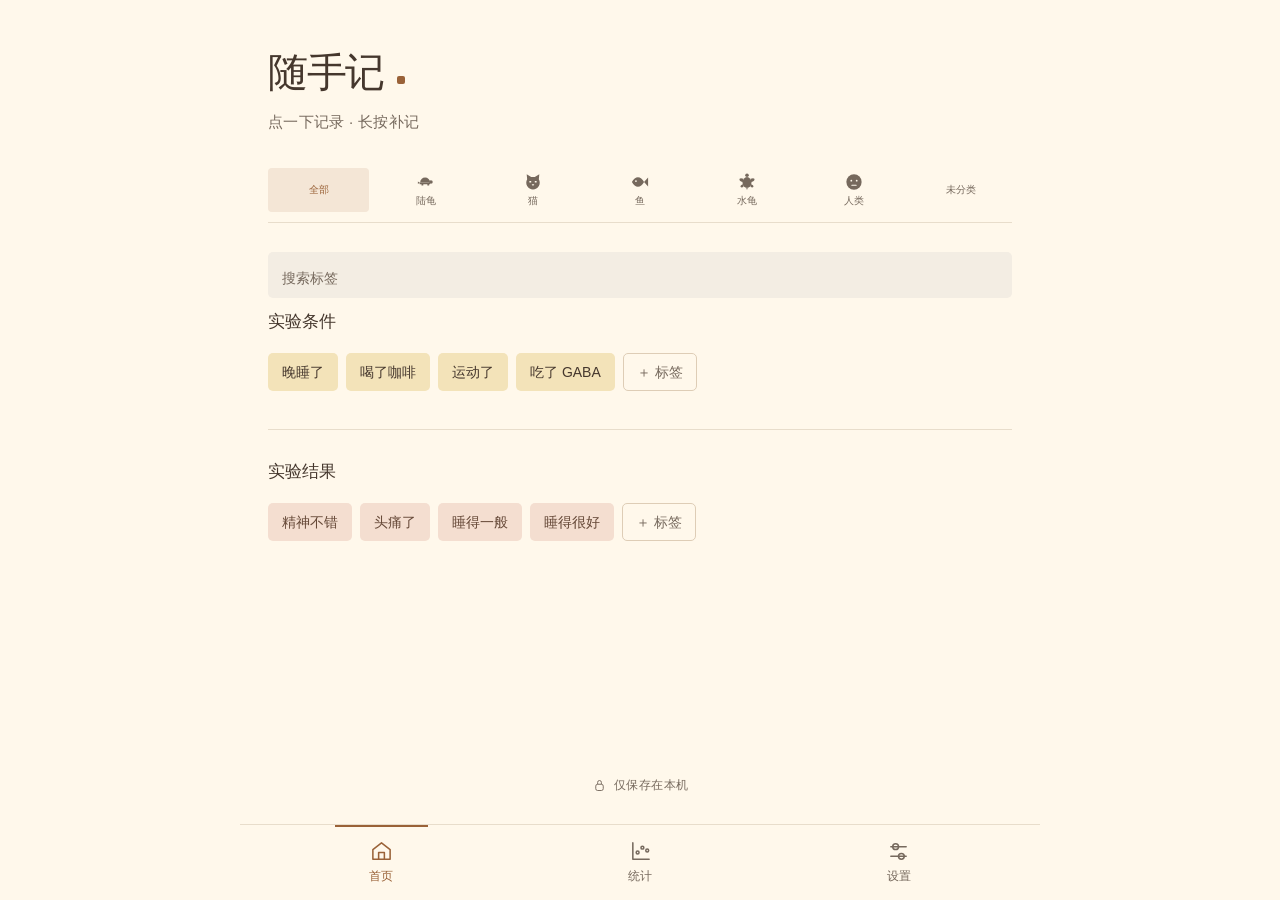
==== commit da55880e: "Compact home icon filter height" ====
--- a/index.html
+++ b/index.html
@@ -8,7 +8,7 @@
   <link rel="manifest" href="./manifest.webmanifest">
   <link rel="icon" href="./icon.svg" type="image/svg+xml">
   <link rel="apple-touch-icon" href="./icon-192.png">
-  <link rel="stylesheet" href="./style.css?v=41">
+  <link rel="stylesheet" href="./style.css?v=42">
   <title>随手记</title>
 </head>
 <body>
@@ -57,7 +57,7 @@
       <p class="settings-help">点击标签所在行修改；删除后首页不再显示，历史记录保留。</p>
       <section><h2>实验条件</h2><div id="manage-conditions"></div></section>
       <section><h2>实验结果</h2><div id="manage-results"></div></section>
-      <section><h2>应用更新 <small>v41</small></h2><button id="check-update" class="quiet-button" type="button">检查更新</button><button id="apply-update" class="quiet-button" type="button" hidden>更新并重启</button><p id="update-status" class="chart-help" role="status">联网后可检查新版本，更新不会删除本机记录。</p></section>
+      <section><h2>应用更新 <small>v42</small></h2><button id="check-update" class="quiet-button" type="button">检查更新</button><button id="apply-update" class="quiet-button" type="button" hidden>更新并重启</button><p id="update-status" class="chart-help" role="status">联网后可检查新版本，更新不会删除本机记录。</p></section>
       <section><h2>数据备份</h2><p class="chart-help">导出当前浏览器的全部标签和记录，包含已删除标签。请将文件保存到“文件”App 或其他安全位置。</p><button id="export-backup" class="quiet-button" type="button">导出备份</button><p id="backup-status" class="chart-help" role="status"></p><a id="backup-download" hidden>保存备份文件</a><button id="backup-share" class="quiet-button" type="button" hidden>分享／存储到文件</button><label class="import-label">导入备份<input id="import-file" type="file" accept=".json,application/json"></label><p id="import-status" class="chart-help" role="status"></p><button id="import-confirm" class="quiet-button" type="button" hidden>确认覆盖当前数据</button></section>
       <details id="archived-section"><summary>已删除的标签 <span id="archived-count"></span></summary><div id="archived-tags"></div></details>
     </div>
@@ -88,6 +88,6 @@
     <label id="record-value-wrap">数值 <span id="record-unit"></span><input id="record-value" type="number" step="any" inputmode="decimal" placeholder="请输入数字"></label>
     <p id="record-error" class="form-error" role="alert"></p><button id="record-submit" class="submit" type="submit">保存记录</button>
   </form></dialog>
-  <script type="module" src="./app.js?v=41"></script>
+  <script type="module" src="./app.js?v=42"></script>
 </body>
 </html>
--- a/style.css
+++ b/style.css
@@ -194,3 +194,8 @@
 #page-stats .tag { min-height: 36px; padding: 8px 12px; font-size: 13px; }
 .tags { gap: 9px 8px; }
 .tag > .tag-icon { width: 20px; height: 20px; }
+
+/* Compact the home category filter independently of form icon choices. */
+#home-icons { gap: 6px; padding-bottom: 10px; margin-bottom: 6px; }
+#home-icons .icon-choice { min-height: 44px; padding: 4px 2px; gap: 3px; font-size: 10px; }
+#home-icons .tag-icon { width: 18px; height: 18px; }
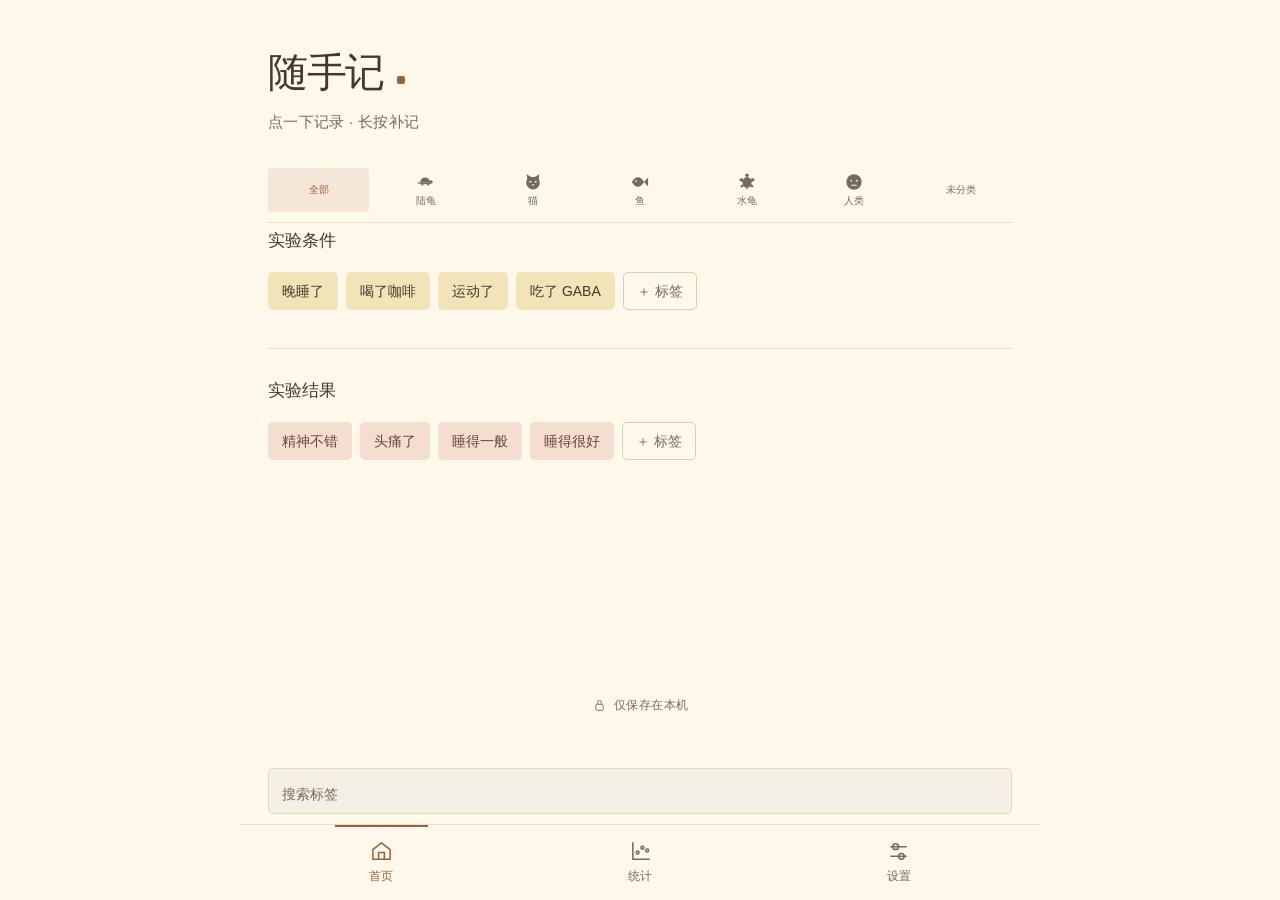
==== commit 2836c372: "Float translucent home search above navigation" ====
--- a/index.html
+++ b/index.html
@@ -8,7 +8,7 @@
   <link rel="manifest" href="./manifest.webmanifest">
   <link rel="icon" href="./icon.svg" type="image/svg+xml">
   <link rel="apple-touch-icon" href="./icon-192.png">
-  <link rel="stylesheet" href="./style.css?v=42">
+  <link rel="stylesheet" href="./style.css?v=43">
   <title>随手记</title>
 </head>
 <body>
@@ -57,7 +57,7 @@
       <p class="settings-help">点击标签所在行修改；删除后首页不再显示，历史记录保留。</p>
       <section><h2>实验条件</h2><div id="manage-conditions"></div></section>
       <section><h2>实验结果</h2><div id="manage-results"></div></section>
-      <section><h2>应用更新 <small>v42</small></h2><button id="check-update" class="quiet-button" type="button">检查更新</button><button id="apply-update" class="quiet-button" type="button" hidden>更新并重启</button><p id="update-status" class="chart-help" role="status">联网后可检查新版本，更新不会删除本机记录。</p></section>
+      <section><h2>应用更新 <small>v43</small></h2><button id="check-update" class="quiet-button" type="button">检查更新</button><button id="apply-update" class="quiet-button" type="button" hidden>更新并重启</button><p id="update-status" class="chart-help" role="status">联网后可检查新版本，更新不会删除本机记录。</p></section>
       <section><h2>数据备份</h2><p class="chart-help">导出当前浏览器的全部标签和记录，包含已删除标签。请将文件保存到“文件”App 或其他安全位置。</p><button id="export-backup" class="quiet-button" type="button">导出备份</button><p id="backup-status" class="chart-help" role="status"></p><a id="backup-download" hidden>保存备份文件</a><button id="backup-share" class="quiet-button" type="button" hidden>分享／存储到文件</button><label class="import-label">导入备份<input id="import-file" type="file" accept=".json,application/json"></label><p id="import-status" class="chart-help" role="status"></p><button id="import-confirm" class="quiet-button" type="button" hidden>确认覆盖当前数据</button></section>
       <details id="archived-section"><summary>已删除的标签 <span id="archived-count"></span></summary><div id="archived-tags"></div></details>
     </div>
@@ -88,6 +88,6 @@
     <label id="record-value-wrap">数值 <span id="record-unit"></span><input id="record-value" type="number" step="any" inputmode="decimal" placeholder="请输入数字"></label>
     <p id="record-error" class="form-error" role="alert"></p><button id="record-submit" class="submit" type="submit">保存记录</button>
   </form></dialog>
-  <script type="module" src="./app.js?v=42"></script>
+  <script type="module" src="./app.js?v=43"></script>
 </body>
 </html>
--- a/style.css
+++ b/style.css
@@ -199,3 +199,27 @@
 #home-icons { gap: 6px; padding-bottom: 10px; margin-bottom: 6px; }
 #home-icons .icon-choice { min-height: 44px; padding: 4px 2px; gap: 3px; font-size: 10px; }
 #home-icons .tag-icon { width: 18px; height: 18px; }
+
+/* Home search floats above the navigation, aligned with the content column. */
+#page-home .floating-field:has(#home-search) {
+  position: fixed;
+  z-index: 2;
+  left: 50%;
+  bottom: calc(var(--navigation-height, 76px) + 10px);
+  transform: translateX(-50%);
+  width: calc(100% - 44px);
+  max-width: 744px;
+  margin: 0;
+}
+#home-search {
+  background: rgb(243 237 227 / 88%);
+  border: 1px solid rgb(222 205 182 / 70%);
+  backdrop-filter: blur(8px);
+  -webkit-backdrop-filter: blur(8px);
+}
+#home-search:focus { background: rgb(245 230 203 / 94%); }
+#page-home .floating-field:has(#home-search) .floating-caption {
+  color: #76695d;
+}
+.app:has(#page-home:not([hidden])) { padding-bottom: 110px; }
+#page-home .floating-field:has(#home-search) .floating-caption { z-index: 1; }
